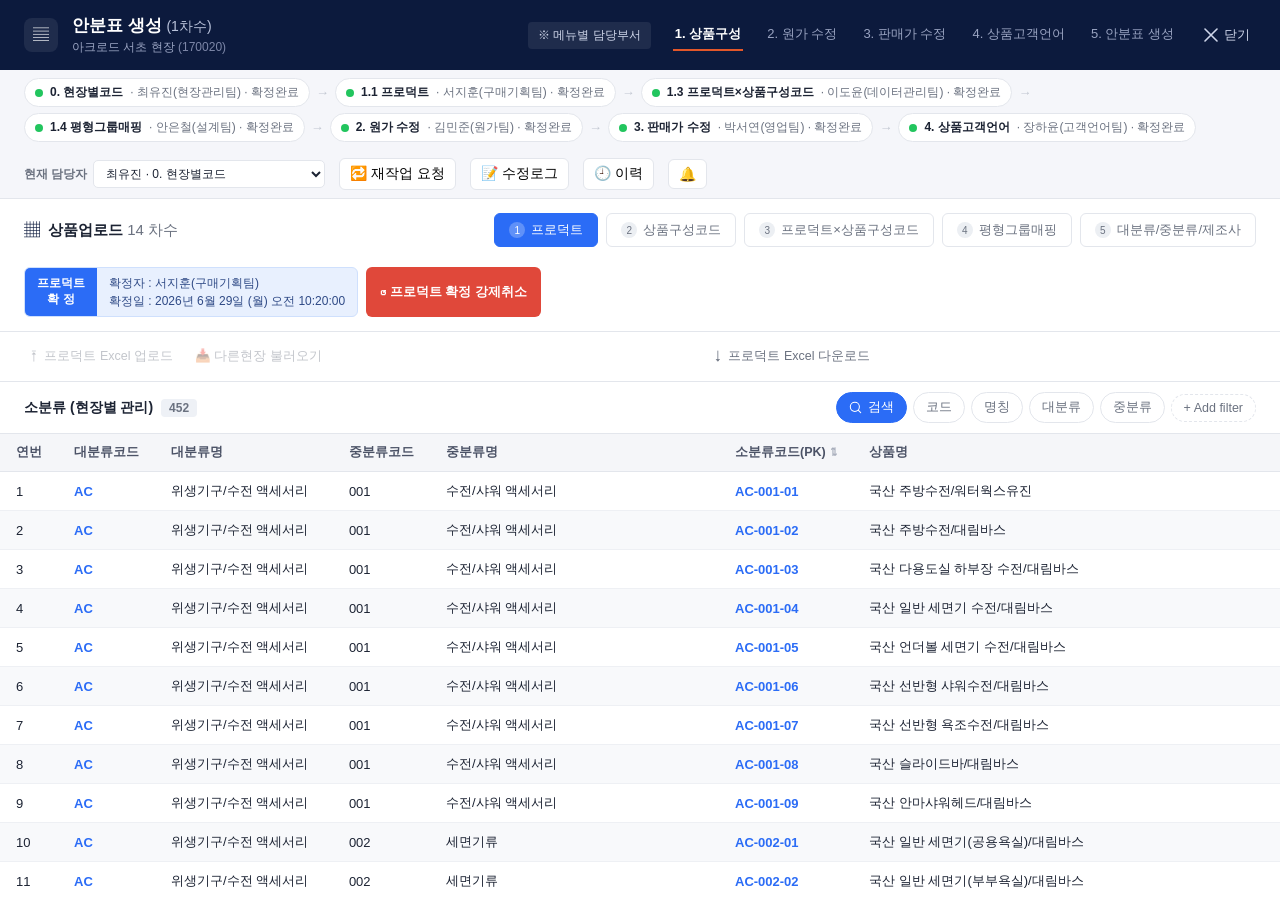
==== index.html @ 3bf99b06 "Allow creating temporary customer styles on the 검수 화면 Adds a "+ 고객스타일 만들기" panel where a reviewer ca" ====
<!doctype html>
<html lang="ko">
<head>
<meta charset="UTF-8" />
<meta name="viewport" content="width=device-width, initial-scale=1.0" />
<title>안분표 생성 | 아크로드 서초 현장</title>
<link rel="stylesheet" href="styles.css" />
</head>
<body>
  <div class="app">
    <!-- Top bar -->
    <header class="topbar">
      <div class="topbar-left">
        <span class="logo">▤</span>
        <div class="topbar-titles">
          <h1 id="pageTitle">안분표 생성 <span class="round">(1차수)</span></h1>
          <p>아크로드 서초 현장 <span class="site-code">(170020)</span></p>
        </div>
      </div>
      <nav class="topbar-nav">
        <span class="dept-tag">※ 메뉴별 담당부서</span>
        <a href="#" class="nav-step active" data-step="1">1. 상품구성</a>
        <a href="#" class="nav-step" data-step="2">2. 원가 수정</a>
        <a href="#" class="nav-step" data-step="3">3. 판매가 수정</a>
        <a href="#" class="nav-step" data-step="4">4. 상품고객언어</a>
        <a href="#" class="nav-step" data-step="5">5. 안분표 생성</a>
        <button class="close-btn" type="button" id="closeBtn">
          <svg width="14" height="14" viewBox="0 0 14 14" fill="none"><path d="M1 1L13 13M13 1L1 13" stroke="currentColor" stroke-width="1.6" stroke-linecap="round"/></svg>
          닫기
        </button>
      </nav>
    </header>

    <!-- 확정 관리 상태바 (모든 화면 공통, 항상 표시. shared-state.js가 채움) -->
    <div class="status-strip" id="dsStatusStrip"></div>

    <!-- ============ STEP 1: 상품구성 ============ -->
    <section class="view active" id="view-1">
      <div class="subbar">
        <div class="subbar-title">
          <span class="grid-icon">▦</span>
          <h2>상품업로드 <span class="round-badge">14 차수</span></h2>
        </div>
        <div class="step-tabs">
          <button class="step-tab active" data-tab="product"><span class="num">1</span>프로덕트</button>
          <button class="step-tab" data-tab="sku"><span class="num">2</span>상품구성코드</button>
          <button class="step-tab" data-tab="mapping"><span class="num">3</span>프로덕트×상품구성코드</button>
          <button class="step-tab" data-tab="area"><span class="num">4</span>평형그룹매핑</button>
          <button class="step-tab" data-tab="category"><span class="num">5</span>대분류/중분류/제조사</button>
        </div>
        <div class="stage-box" id="stage14Box"></div>
      </div>

      <!-- Panel 1: 프로덕트 (대분류/중분류는 전사공통코드, 소분류(PK)는 현장별 관리 항목) -->
      <section class="tab-panel active" id="panel-product">
        <div class="toolbar">
          <div class="toolbar-left" id="stage11ToolbarLeft">
            <button class="toolbar-btn" id="productExcelUploadBtn">⭱ 프로덕트 Excel 업로드</button>
            <button class="toolbar-btn" id="productLoadOtherSiteBtn">📥 다른현장 불러오기</button>
          </div>
          <button class="toolbar-btn" id="productExcelDownloadBtn">⭣ 프로덕트 Excel 다운로드</button>
          <div class="toolbar-right" id="stage11Box"></div>
        </div>
        <div class="lockable" id="stage11Lockable">
          <div class="lock-overlay" id="stage11LockOverlay" hidden>
            <div class="lock-overlay-msg"></div>
          </div>
          <div class="filterbar">
            <div class="filterbar-left">
              <span class="section-label">소분류 (현장별 관리)</span>
              <span class="count-badge" id="rowCount">452</span>
            </div>
            <div class="filterbar-right">
              <button class="filter-chip active" id="searchToggle">
                <svg width="13" height="13" viewBox="0 0 20 20" fill="none"><circle cx="9" cy="9" r="7" stroke="currentColor" stroke-width="1.6"/><path d="M14.5 14.5L18 18" stroke="currentColor" stroke-width="1.6" stroke-linecap="round"/></svg>
                검색
              </button>
              <button class="filter-chip">코드</button>
              <button class="filter-chip">명칭</button>
              <button class="filter-chip">대분류</button>
              <button class="filter-chip">중분류</button>
              <button class="filter-chip add-filter">+ Add filter</button>
            </div>
          </div>
          <div class="search-row" id="searchRow">
            <input type="text" id="searchInput" placeholder="소분류코드(PK), 상품명, 대분류명, 중분류명으로 검색" />
          </div>
          <div class="table-wrap">
            <table id="productTable">
              <thead>
                <tr>
                  <th>연번</th>
                  <th>대분류코드</th>
                  <th>대분류명</th>
                  <th>중분류코드</th>
                  <th>중분류명</th>
                  <th class="sortable">소분류코드(PK) <span class="sort-icon">⇅</span></th>
                  <th>상품명</th>
                </tr>
              </thead>
              <tbody id="tableBody"></tbody>
            </table>
          </div>
        </div>
      </section>

      <!-- Panel 2: 상품구성코드 (상품은 직접 입력하는 텍스트 데이터, 프로덕트는 1.1의 소분류(PK) 마스터
           데이터. 상품 1개에 프로덕트 여러 개를 매핑할 수 있어, 452개 중에서 검색해 고르는
           방식으로 매핑해야 코드를 잘못 입력하는 실수가 없다) -->
      <section class="tab-panel" id="panel-sku">
        <div class="cha-layout">
          <aside class="cha-sidebar" id="chaSidebarSku"></aside>
          <div class="cha-main">
            <div class="toolbar">
              <div class="toolbar-left">
                <button class="toolbar-btn" id="skuAddBtn">+ 상품 추가</button>
              </div>
            </div>
            <div class="filterbar">
              <div class="filterbar-left">
                <span class="section-icon">▤</span>
                <span class="section-label">상품구성코드</span>
              </div>
              <div class="filterbar-right">
                <button class="filter-chip">상품 코드</button>
                <button class="filter-chip">공간명</button>
                <button class="filter-chip">스타일명</button>
                <button class="filter-chip">매핑된 프로덕트</button>
                <button class="filter-chip">항목명</button>
                <button class="filter-chip">항목명(고객용)</button>
                <button class="filter-chip add-filter">+ Add filter</button>
              </div>
            </div>
            <div class="table-wrap">
              <table>
                <thead>
                  <tr>
                    <th class="sortable">상품 코드 <span class="sort-icon">⇅</span></th>
                    <th>공간코드</th>
                    <th>공간명</th>
                    <th>스타일코드</th>
                    <th>스타일명</th>
                    <th>현장본사구분</th>
                    <th>매핑된 프로덕트 (대분류/중분류/제조사는 여기서 자동으로 정해짐)</th>
                    <th>항목명</th>
                    <th>항목명 (고객용)</th>
                  </tr>
                </thead>
                <tbody id="skuTableBody"></tbody>
              </table>
            </div>
          </div>
        </div>
      </section>

      <!-- Panel 3: 프로덕트 × 상품구성코드 -->
      <section class="tab-panel" id="panel-mapping">
        <div class="cha-layout">
          <aside class="cha-sidebar" id="chaSidebarMapping"></aside>
          <div class="cha-main">
            <div class="toolbar">
              <div class="toolbar-left">
                <button class="toolbar-btn primary-toggle active stage13-editable-control">
                  <svg width="13" height="13" viewBox="0 0 20 20" fill="none"><circle cx="10" cy="10" r="7" stroke="currentColor" stroke-width="1.6"/></svg>
                  엑셀 업로드 원본
                </button>
                <button class="toolbar-btn success-toggle stage13-editable-control">
                  <span class="dot dot-sm"></span>
                  업로드 결과 보기
                </button>
                <span class="count-pill">219건</span>
                <span class="stage-lock-tag" id="stage13LockTag" hidden>🔒 확정됨(잠금)</span>
              </div>
              <div class="toolbar-right">
                <button class="toolbar-btn dark">👁 안내문코드</button>
                <button class="toolbar-btn dark">공통코드보기</button>
                <button class="filter-chip">공간명</button>
                <button class="filter-chip">스타일명</button>
                <button class="filter-chip">항목명</button>
                <button class="filter-chip add-filter">+ Add filter</button>
                <button class="toolbar-btn stage13-editable-control">⭣ 양식 다운로드</button>
                <button class="toolbar-btn stage13-editable-control">⭱ Excel 업로드</button>
              </div>
            </div>
            <div class="table-wrap">
              <table>
                <thead>
                  <tr>
                    <th class="sortable">상품코드 <span class="sort-icon">⇅</span></th>
                    <th>공간코드</th>
                    <th>공간명</th>
                    <th>스타일코드</th>
                    <th>스타일명</th>
                    <th>현장본사구분</th>
                    <th>항목명</th>
                  </tr>
                </thead>
                <tbody id="mappingTableBody"></tbody>
              </table>
            </div>
          </div>
        </div>
      </section>

      <!-- Panel 4: 평형그룹매핑 -->
      <section class="tab-panel" id="panel-area">
        <div class="lock-overlay" id="stage14FullLockOverlay" hidden>
          <div class="lock-overlay-msg"></div>
        </div>
        <div class="area-subtabs">
          <button class="area-subtab active" data-view="current">현재 방식</button>
          <button class="area-subtab" data-view="pivot">개선1안 · 상품×평형 매트릭스</button>
          <button class="area-subtab" data-view="template">개선2안 · 템플릿 복제</button>
          <button class="area-subtab" data-view="review">검수 화면</button>
        </div>

        <div class="area-subview active" id="areaSubview-current">
        <div class="area-layout">
          <div class="area-col area-col-narrow">
            <div class="area-col-header">
              <span>평형 그룹 <span class="round-badge">28개</span></span>
              <span class="header-icons">▤ ⤢</span>
            </div>
            <div class="area-search">
              <input type="text" placeholder="검색어를 입력해주세요." />
            </div>
            <div class="area-chip-row">
              <button class="filter-chip small">고객명</button>
              <button class="filter-chip small">평형</button>
              <button class="filter-chip small">평형옵션명</button>
              <button class="filter-chip small">선택형평면명</button>
            </div>
            <div class="area-col-body">
              <table class="mini-table">
                <thead>
                  <tr><th></th><th>고객</th><th>평형</th><th>평형옵션명</th></tr>
                </thead>
                <tbody id="areaGroupBody"></tbody>
              </table>
            </div>
            <div class="area-col-footer">
              <button class="pill-btn green mapping-editable-control">평형추가</button>
              <button class="pill-btn mapping-editable-control">평형삭제</button>
              <button class="pill-btn pink mapping-editable-control">상품삭제</button>
            </div>
          </div>

          <div class="area-col area-col-wide">
            <div class="area-col-header">
              <span>상품 구성 <span class="round-badge" id="areaConfigCount">103개</span> <span class="info-dot">ⓘ</span> <span class="stage-lock-tag" id="stage14LockTag" hidden>🔒 확정됨(잠금)</span></span>
              <span class="header-icons-text">
                <button class="undo-btn" id="undoBtn" disabled title="Ctrl+Z">↩ 뒤로가기</button>
                <button class="undo-btn" id="mappingHistoryBtn" type="button">🕘 매핑 이력</button>
                <button class="toolbar-btn">⭣ Excel 다운로드</button>
                <button class="toolbar-btn icon-only">⟳</button>
                <button class="danger-btn small mapping-editable-control" id="unmapBtn">⊘ 평형그룹 매핑해제</button>
              </span>
            </div>
            <div class="area-col-body area-col-body-relative">
              <table class="mini-table">
                <thead>
                  <tr>
                    <th></th><th>상품<br/>차수</th><th>평형명</th><th>상품코드</th><th>항목명</th><th>비고</th>
                    <th>항목명 (고객용)</th><th>공간명</th><th>현장<br/>본사<br/>구분</th><th>프로<br/>덕트<br/>수</th><th>소분류명</th>
                  </tr>
                </thead>
                <tbody id="areaConfigBody"></tbody>
              </table>
              <div class="mapping-history-panel" id="mappingHistoryPanel" hidden>
                <div class="mapping-history-header">
                  <span>매핑 이력</span>
                  <button class="mapping-history-close" id="mappingHistoryClose" type="button">✕</button>
                </div>
                <div class="mapping-history-list" id="mappingHistoryList"></div>
              </div>
            </div>
            <div class="area-subpanel">
              <div class="area-subpanel-header">프로덕트 코드 <span class="round-badge">1개</span></div>
              <table class="mini-table">
                <thead>
                  <tr><th>프로덕트 컬랩구분</th><th>상품코드</th><th>가감품목</th><th>특이사항</th><th>소분류코드</th><th>소분류명</th><th>제조사</th><th>모델명</th></tr>
                </thead>
                <tbody id="areaProductCodeBody"></tbody>
              </table>
            </div>
          </div>

          <div class="area-col area-col-wide">
            <div class="area-col-header">
              <span>상품코드 <span class="round-badge">업로드14차수(116개)</span></span>
              <span class="header-icons-text">
                <button class="filter-chip small">항목명</button>
                <button class="filter-chip small add-filter">+ Add filter</button>
              </span>
            </div>
            <button class="map-btn mapping-editable-control" id="mapBtn">⇄ 평형그룹과 매핑</button>
            <p class="area-note">선택 0건 &nbsp; <span class="check-ok">✓</span> "상품코드"에는 상품업로드 「마지막 차수」만 표시됩니다.</p>
            <div class="area-col-body">
              <table class="mini-table">
                <thead>
                  <tr><th></th><th>공간코드</th><th>상품코드</th><th>항목명</th><th>항목명 (고객용)</th><th>프로덕트<br/>연결수</th></tr>
                </thead>
                <tbody id="areaRightBody"></tbody>
              </table>
            </div>
          </div>
        </div>
        </div>

        <!-- 개선 1안 : 상품 × 평형 매트릭스 -->
        <div class="area-subview" id="areaSubview-pivot">
          <div class="area-pivot-toolbar">
            <span class="area-pivot-title">상품 × 평형 매트릭스 <span class="round-badge" id="pivotProductCount">0개</span></span>
            <span class="area-pivot-hint">상품별로 어느 평형에 배정되는지 한눈에 확인하고 체크박스로 바로 배정/해제할 수 있습니다.</span>
          </div>
          <div class="area-pivot-scroll">
            <table class="mini-table pivot-table" id="pivotTable">
              <thead><tr id="pivotTableHeadRow"></tr></thead>
              <tbody id="pivotTableBody"></tbody>
            </table>
          </div>
        </div>

        <!-- 개선 2안 : 대표 타입 복제 후 수정 -->
        <div class="area-subview" id="areaSubview-template">
          <div class="area-template-layout">
            <div class="area-template-side">
              <div class="area-col-header"><span>대표 타입 복제</span></div>
              <div class="area-template-form">
                <label class="area-template-label">대표 타입(원본 평형)
                  <select class="mapping-editable-control" id="templateSourceSelect"></select>
                </label>
                <label class="area-template-label">복제 대상 평형 (복수 선택)</label>
                <div class="area-template-targets" id="templateTargetList"></div>
                <button class="ghost-btn blue-fill mapping-editable-control" id="templateCloneBtn">⧉ 선택 평형에 복제하기</button>
                <p class="area-note" id="templateCloneNote">대표 타입의 상품 구성을 선택한 평형에 그대로 복제한 뒤, 오른쪽에서 개별 수정할 수 있습니다.</p>
              </div>
              <div class="area-template-log-title">복제 이력</div>
              <div class="area-template-log" id="templateCloneLog"></div>
            </div>
            <div class="area-template-main">
              <div class="area-col-header">
                <span>복제 결과 편집 <span class="round-badge" id="templateEditCount">0개</span></span>
                <select class="mapping-editable-control" id="templateEditTargetSelect"></select>
              </div>
              <div class="area-col-body">
                <table class="mini-table">
                  <thead><tr><th></th><th>공간</th><th>상품코드</th><th>항목명</th><th>항목명 (고객용)</th></tr></thead>
                  <tbody id="templateEditBody"></tbody>
                </table>
              </div>
            </div>
          </div>
        </div>

        <!-- 검수 화면 : 안내문 초안 뷰어 (평형 > 고객스타일별로 확인. 여기서 상품 스타일을
             고객 스타일로 묶어 보는 것은 이 화면에서만 쓰이는 조회용 필터이며, 실제
             배정 데이터(pivotAssignments)나 후속 화면에는 영향을 주지 않는다) -->
        <div class="area-subview" id="areaSubview-review">
          <div class="area-review-toolbar">
            <span class="area-review-title">검수 화면 (안내문 초안 뷰어)</span>
            <select id="reviewPyeongSelect"></select>
            <select id="reviewCustomerStyleSelect"></select>
            <button type="button" class="toolbar-btn" id="customStyleManageBtn">+ 고객스타일 만들기</button>
            <span class="area-review-hint">판매가 · 패키지 정보 없이, 평형 · 고객스타일별 배정 상품만 고객 안내문과 유사한 형식으로 확인합니다. (고객스타일 변환은 이 화면에서만 적용되는 조회용입니다)</span>
          </div>
          <div class="customer-style-panel" id="customerStylePanel" hidden>
            <div class="customer-style-panel-title">임시 고객스타일 만들기 <span class="customer-style-panel-note">(이 화면에서만 쓰이는 조회용이며, 새로고침하면 초기화됩니다)</span></div>
            <div class="customer-style-existing" id="customerStyleExistingList"></div>
            <div class="customer-style-form">
              <input type="text" id="customerStyleNameInput" class="customer-style-name-input" placeholder="고객스타일 이름 (예: 네츄럴모던)" autocomplete="off" />
              <div class="customer-style-checkboxes" id="customerStyleCheckboxes"></div>
              <button type="button" class="toolbar-btn" id="customerStyleAddBtn">고객스타일 추가</button>
            </div>
          </div>
          <div class="area-review-doc-wrap">
            <div class="area-review-doc" id="reviewDoc"></div>
          </div>
        </div>
      </section>

      <!-- Panel 5: 대분류/중분류/제조사 -->
      <section class="tab-panel" id="panel-category">
        <div class="cat-layout">
          <aside class="cat-sidebar">
            <div class="cat-sidebar-title">분양수금 공통 코드 동기화<br/><span>최신</span></div>
            <div class="cat-source-card">
              <div class="cat-source-name">📄 [PRD D-Sel] 별매... <span class="muted">5 hours ago</span> ⋯</div>
              <table class="mini-table">
                <thead><tr><th>SOURCE NAME</th><th>LAST UPDATED</th></tr></thead>
                <tbody><tr><td>🗂 분양수금 공통코드</td><td>5 hours ago</td></tr></tbody>
              </table>
            </div>
          </aside>
          <div class="cat-col">
            <h3>대분류</h3>
            <table class="mini-table">
              <thead><tr><th>이름</th><th>코드 <span class="sort-icon">⇅</span></th></tr></thead>
              <tbody id="majorCatBody"></tbody>
            </table>
          </div>
          <div class="cat-col">
            <h3>중분류</h3>
            <table class="mini-table">
              <thead><tr><th>대분류</th><th>이름</th><th>코드 <span class="sort-icon">⇅</span></th></tr></thead>
              <tbody id="midCatBody"></tbody>
            </table>
          </div>
          <div class="cat-col">
            <h3>제조사</h3>
            <table class="mini-table">
              <thead><tr><th>이름</th><th>코드 <span class="sort-icon">⇅</span></th></tr></thead>
              <tbody id="makerBody"></tbody>
            </table>
          </div>
        </div>
      </section>
    </section>

    <!-- ============ STEP 2: 원가 수정 ============ -->
    <section class="view" id="view-2">
      <div class="toolbar">
        <div class="toolbar-left" id="stage2ToolbarLeft">
          <button class="toolbar-btn">⭣ 원가 Excel 양식 다운로드</button>
          <button class="toolbar-btn">⭱ 원가 Excel 업로드</button>
          <button class="toolbar-btn">↕1 순번정렬</button>
        </div>
        <div class="toolbar-right">
          <button class="ghost-btn">👁 원가 합산결과</button>
          <div id="stage2Box" class="stage-box-inline"></div>
        </div>
      </div>
      <div class="lockable" id="stage2Lockable">
        <div class="lock-overlay" id="stage2LockOverlay" hidden>
          <div class="lock-overlay-msg"></div>
        </div>
        <div class="section-title-bar">
          <div class="section-title-left">
            <h2>2. 원가 수정 <span class="count-pill">5398개</span></h2>
          </div>
          <div class="filterbar-right">
            <button class="filter-chip">평형그룹명</button>
            <button class="filter-chip">항목명</button>
            <button class="filter-chip add-filter">+ Add filter</button>
          </div>
        </div>
        <div class="table-wrap">
          <table>
            <thead>
              <tr>
                <th class="sortable">순번 <span class="sort-icon">⇅</span></th>
                <th>평형그룹</th>
                <th>비고</th>
                <th>상품코드</th>
                <th class="sortable">프로덕트코드 <span class="sort-icon">⇅</span></th>
                <th>항목명</th>
                <th>항목명 (고객용)</th>
                <th>세부사항</th>
                <th>세부사항 (고객용)</th>
              </tr>
            </thead>
            <tbody id="costTableBody"></tbody>
          </table>
        </div>
      </div>
    </section>

    <!-- ============ STEP 3: 판매가 수정 ============ -->
    <section class="view" id="view-3">
      <div class="toolbar">
        <div class="toolbar-left" id="stage4ToolbarLeft">
          <button class="toolbar-btn">⭣ 판매가 Excel 양식 다운로드</button>
          <button class="toolbar-btn">⭱ 판매가 Excel 업로드</button>
          <button class="toolbar-btn">▦ 프로덕트 원가합산표</button>
          <button class="toolbar-btn">↕1 순번정렬</button>
        </div>
        <div class="toolbar-right" id="stage4Box"></div>
      </div>
      <div class="lockable" id="stage4Lockable">
        <div class="lock-overlay" id="stage4LockOverlay" hidden>
          <div class="lock-overlay-msg"></div>
        </div>
        <div class="section-title-bar">
          <div class="section-title-left">
            <h2>3. 「상품별」 판매가 수정 <span class="count-pill">2036개</span></h2>
          </div>
          <div class="filterbar-right">
            <button class="filter-chip">평형명</button>
            <button class="filter-chip">상품코드</button>
            <button class="filter-chip">항목명</button>
            <button class="filter-chip">항목명 (고객용)</button>
            <button class="filter-chip add-filter">+ Add filter</button>
          </div>
        </div>
        <div class="table-wrap">
          <table>
            <thead>
              <tr>
                <th class="sortable">순번 <span class="sort-icon">⇅</span></th>
                <th>고객명</th>
                <th>평형명</th>
                <th>현장본사구분</th>
                <th>스타일명</th>
                <th>평형옵션명</th>
                <th>선택형평면명</th>
                <th>공간명</th>
                <th class="sortable">공간코드 <span class="sort-icon">⇅</span></th>
                <th>세부사항 구성코드</th>
                <th>항목명</th>
                <th>항목명 (고객용)</th>
                <th>상품 대분류명</th>
                <th>상품 중분류명</th>
                <th>상품 제조사명</th>
                <th>해당품목원가</th>
              </tr>
            </thead>
            <tbody id="priceTableBody"></tbody>
          </table>
        </div>
        <div class="floating-action">
          <button class="primary-btn">✎ 수정하기</button>
        </div>
      </div>
    </section>

    <!-- ============ STEP 4: 상품고객언어 ============ -->
    <section class="view" id="view-4">
      <div class="toolbar">
        <div class="toolbar-left" id="stage3ToolbarLeft">
          <button class="toolbar-btn">⭣ 고객언어 Excel 양식 다운로드</button>
          <button class="toolbar-btn">⭱ 고객언어 Excel 업로드</button>
          <button class="toolbar-btn">↕1 순번정렬</button>
        </div>
        <button class="toolbar-btn" id="sortOrderBtn">🗂 대분류 · 중분류 · 제조사 조회/편집</button>
        <div class="toolbar-right" id="stage3Box"></div>
      </div>
      <div class="info-box">
        1.「순번」,「항목명(고객용)」,「세부사항(고객용)」,「비고」를 수정할 수 있어요.<br/>
        2. 상품 대분류명 · 상품 중분류명 · 상품 제조사명은 분양수금 시스템에 이미 등록된 코드/명칭과 일치해야 하며, 일치하지 않는 값을 입력하면 업로드 시 오류가 발생합니다.<br/>
        3. 항목명(고객용) · 세부사항(고객용)은 분양수금 시스템에 데이터가 없는 항목으로, 입력한 값 그대로 저장됩니다.<br/>
        4. 별매품 단계(1/2/3)는 엑셀 업로드 또는 아래 「선택 항목 수정」으로 설정하며, 5.안분표 생성의 같은 상품코드 행에도 그대로 반영됩니다.<br/>
        5. 이곳에서 설정한 "고객용" 데이터는 안분표를 생성/재생성 하여야 안분표에 반영됩니다.
      </div>
      <div class="lockable" id="stage3Lockable">
        <div class="lock-overlay" id="stage3LockOverlay" hidden>
          <div class="lock-overlay-msg"></div>
        </div>
        <div class="section-title-bar">
          <div class="section-title-left">
            <h2>4. 「상품별」 고객언어 수정 <span class="count-pill">2036개</span></h2>
          </div>
          <div class="filterbar-right">
            <button class="filter-chip">평형명</button>
            <button class="filter-chip">상품코드</button>
            <button class="filter-chip">항목명</button>
            <button class="filter-chip">항목명 (고객용)</button>
            <button class="filter-chip add-filter">+ Add filter</button>
          </div>
        </div>
        <div class="table-wrap">
          <table>
            <thead>
              <tr>
                <th></th>
                <th class="sortable">순번 <span class="sort-icon">⇅</span></th>
                <th>고객명</th>
                <th>평형명</th>
                <th>현장본사구분</th>
                <th>스타일명</th>
                <th>평형옵션명</th>
                <th>선택형평면명</th>
                <th>공간명</th>
                <th>상품 대분류명</th>
                <th>상품 중분류명</th>
                <th>상품 제조사명</th>
                <th>별매품 단계</th>
                <th class="sortable">공간코드 <span class="sort-icon">⇅</span></th>
                <th>항목명</th>
                <th>항목명 (고객용)</th>
                <th>세부사항 구성코드</th>
                <th>세부사항</th>
                <th>세부사항 (고객용)</th>
              </tr>
            </thead>
            <tbody id="langTableBody"></tbody>
          </table>
        </div>
        <div class="floating-action">
          <button class="primary-btn stage3-editable-control" id="langEditBtn">✎ 선택 항목 수정 (대분류/중분류/제조사명 · 별매품 단계 · 항목명(고객용) · 세부사항(고객용))</button>
        </div>
      </div>
    </section>

    <!-- ============ STEP 5: 안분표 생성 ============ -->
    <section class="view" id="view-5">
      <div class="section-title-bar">
        <div class="section-title-left">
          <h2>5. 안분표 <span class="count-pill">5771건</span></h2>
          <button class="toolbar-btn icon-only">⟳</button>
          <button class="pill-btn selected">전체컬럼</button>
          <button class="pill-btn yellow">필수컬럼</button>
        </div>
        <div class="filterbar-right">
          <span class="filter-icon">▽ 0</span>
          <button class="filter-chip">고객</button>
          <button class="filter-chip">평형</button>
          <button class="filter-chip">고객타입명</button>
          <button class="filter-chip">공간</button>
          <button class="filter-chip">패키지구분</button>
          <button class="filter-chip">상품코드</button>
          <button class="filter-chip add-filter">+ Add filter</button>
        </div>
      </div>
      <div class="toolbar toolbar-slim">
        <div></div>
        <div class="toolbar-right">
          <button class="ghost-btn green">◉ 1. 안분표 가생성</button>
          <div class="dropdown-wrap">
            <button class="ghost-btn blue-fill" id="allocationSettingsBtn">☰ 2. 안분표 설정 ⌄</button>
            <div class="dropdown-menu" id="allocationSettingsMenu" hidden>
              <button class="dropdown-item" id="packageMenuItem">📦 패키지 만들기</button>
              <button class="dropdown-item" id="packageMapMenuItem">📦 공통 패키지 만들기 (평형 일괄 매핑) 🆕</button>
              <button class="dropdown-item" data-action="step">🔢 스텝설정</button>
              <button class="dropdown-item" data-action="reorder">⇄ 품목/항목 열변경</button>
              <button class="dropdown-item" data-action="select-package">👁 선택 패키지 구성품</button>
              <button class="dropdown-item" data-action="delete">🗑 패키지/상품 삭제</button>
              <button class="dropdown-item accent" id="allocationSendMenuItem">➤ 안분표발송</button>
            </div>
          </div>
          <div class="notif-wrap">
            <button class="notif-bell" id="packageHistoryBtn" type="button" title="패키지 생성 이력">📦 패키지 이력</button>
            <div class="notif-panel history-panel" id="packageHistoryPanel" hidden></div>
          </div>
          <div class="notif-wrap">
            <button class="notif-bell" id="sendHistoryBtn" type="button" title="안분표 발송 이력">📮 발송 이력</button>
            <div class="notif-panel history-panel" id="sendHistoryPanel" hidden></div>
          </div>
        </div>
      </div>
      <div class="table-wrap">
        <table>
          <thead>
            <tr>
              <th class="checkbox-col"><input type="checkbox" id="allocationSelectAll" /></th>
              <th class="sortable">순번 <span class="sort-icon">⇅</span></th>
              <th>영업별매물코드(세일즈코드)</th>
              <th class="sortable">고객 타입명 <span class="sort-icon">⇅</span></th>
              <th>평형</th>
              <th>현장본<br/>사구분</th>
              <th class="sortable">고객스타일명 <span class="sort-icon">⇅</span></th>
              <th>스타일</th>
              <th>평형옵션명</th>
              <th>선택형면명</th>
              <th>공간명</th>
              <th>승탁일패키지선물여부</th>
              <th>품목/항목<br/>열번호</th>
              <th class="sortable">상품코드 <span class="sort-icon">⇅</span></th>
              <th>품목명</th>
              <th>항목명</th>
              <th>별매품 단계</th>
              <th>발송상태</th>
            </tr>
          </thead>
          <tbody id="allocationTableBody"></tbody>
        </table>
      </div>
    </section>

    <!-- 안분표 발송(상품별 차수 분할 발송) 모달 -->
    <div class="cmodal-backdrop" id="sendModal" hidden>
      <div class="send-modal">
        <div class="cmodal-header">➤ 안분표 발송 — 상품별 차수 분할 발송</div>
        <div class="cmodal-body" id="sendModalBody"></div>
      </div>
    </div>
    <div class="toast" id="sendToast" hidden></div>

    <!-- 1.1 프로덕트 : 다른현장 소분류 목록 불러오기 모달 -->
    <div class="cmodal-backdrop" id="productLoadSiteModal" hidden>
      <div class="send-modal">
        <div class="cmodal-header">📥 다른현장 소분류 불러오기 <button class="cmodal-close" id="productLoadSiteModalClose" type="button">✕</button></div>
        <div class="cmodal-body" id="productLoadSiteModalBody"></div>
      </div>
    </div>

    <!-- 1.2 상품구성코드 : 상품 추가 모달 -->
    <div class="cmodal-backdrop" id="skuAddModal" hidden>
      <div class="send-modal">
        <div class="cmodal-header">+ 상품 추가 <button class="cmodal-close" id="skuAddModalClose" type="button">✕</button></div>
        <div class="cmodal-body" id="skuAddModalBody"></div>
      </div>
    </div>

    <!-- 1.2 상품구성코드 : 프로덕트 매핑 모달(452개 소분류 마스터에서 검색해서 선택) -->
    <div class="cmodal-backdrop" id="skuProductModal" hidden>
      <div class="send-modal">
        <div class="cmodal-header">🔗 프로덕트 매핑 <span id="skuProductModalSkuLabel"></span> <button class="cmodal-close" id="skuProductModalClose" type="button">✕</button></div>
        <div class="sku-modal-nav" id="skuProductModalNav"></div>
        <div class="cmodal-body" id="skuProductModalBody"></div>
      </div>
    </div>

    <!-- 4. 상품고객언어 : 선택 항목 일괄 수정 모달 -->
    <div class="cmodal-backdrop" id="langEditModal" hidden>
      <div class="send-modal">
        <div class="cmodal-header">✎ 선택 항목 수정 <button class="cmodal-close" id="langEditModalClose" type="button">✕</button></div>
        <div class="cmodal-body" id="langEditModalBody"></div>
      </div>
    </div>

    <!-- 4. 상품고객언어 : 대분류/중분류/제조사 정렬순서 설정 모달 -->
    <div class="cmodal-backdrop" id="sortOrderModal" hidden>
      <div class="send-modal">
        <div class="cmodal-header">🗂 대분류 · 중분류 · 제조사 조회/편집 (1.5 대분류/중분류/제조사와 동일한 데이터) <button class="cmodal-close" id="sortOrderModalClose" type="button">✕</button></div>
        <div class="cmodal-body" id="sortOrderModalBody"></div>
      </div>
    </div>

    <!-- 5. 안분표 생성 : 패키지 만들기 (현재안 - 평형 1개씩) -->
    <div class="cmodal-backdrop" id="packageModal" hidden>
      <div class="send-modal pkg-modal">
        <div class="cmodal-header">📦 안분표 패키지 생성 <button class="cmodal-close" id="packageModalClose" type="button">✕</button></div>
        <div class="cmodal-body" id="packageModalBody"></div>
      </div>
    </div>

    <!-- 5. 안분표 생성 : 공통 패키지 만들기 (개선안 - 상품 선택 후 평형 일괄 매핑) -->
    <div class="cmodal-backdrop" id="packageMapModal" hidden>
      <div class="send-modal pkg-modal">
        <div class="cmodal-header">📦 공통 패키지 생성 — 평형 일괄 매핑 <button class="cmodal-close" id="packageMapModalClose" type="button">✕</button></div>
        <div class="cmodal-body" id="packageMapModalBody"></div>
      </div>
    </div>
  </div>

<script src="shared-state.js"></script>
<script src="script.js"></script>
</body>
</html>
---- styles.css ----
:root {
  --navy: #0c1a3d;
  --navy-dark: #081227;
  --blue: #2b6cf6;
  --blue-light: #e8f0fe;
  --accent-orange: #e2572a;
  --border: #e3e6ec;
  --text-main: #1c2333;
  --text-sub: #6b7280;
  --green: #22c55e;
  --row-alt: #f8f9fb;
}

* { box-sizing: border-box; }

[hidden] { display: none !important; }

body {
  margin: 0;
  font-family: "Pretendard", "Apple SD Gothic Neo", "Malgun Gothic", "Noto Sans KR", sans-serif;
  background: #eef0f4;
  color: var(--text-main);
  font-size: 14px;
}

.app {
  max-width: 1720px;
  margin: 0 auto;
  background: #fff;
  height: 100vh;
  display: flex;
  flex-direction: column;
  box-shadow: 0 0 24px rgba(0,0,0,0.08);
  overflow: hidden;
}

/* Views (top-level steps) */
.view {
  display: none;
  flex-direction: column;
  flex: 1;
  min-height: 0;
}
.view.active { display: flex; }

/* Sub-tab panels within step 1 */
.tab-panel {
  display: none;
  flex-direction: column;
  flex: 1;
  min-height: 0;
  position: relative;
}
.tab-panel.active { display: flex; }

/* Top bar */
.topbar {
  background: var(--navy);
  color: #fff;
  display: flex;
  align-items: center;
  justify-content: space-between;
  padding: 14px 24px;
}

.topbar-left {
  display: flex;
  align-items: center;
  gap: 14px;
}

.logo {
  width: 34px;
  height: 34px;
  display: flex;
  align-items: center;
  justify-content: center;
  background: rgba(255,255,255,0.08);
  border-radius: 8px;
  font-size: 16px;
}

.topbar-titles h1 {
  font-size: 17px;
  font-weight: 700;
  margin: 0;
}
.topbar-titles h1 .round {
  font-weight: 500;
  color: #b9c2da;
  font-size: 14px;
}
.topbar-titles p {
  margin: 2px 0 0;
  font-size: 12px;
  color: #9aa4c2;
}
.site-code { color: #7d87a8; }

.topbar-nav {
  display: flex;
  align-items: center;
  gap: 22px;
}

.dept-tag {
  background: rgba(255,255,255,0.08);
  color: #cfd6ea;
  font-size: 12px;
  padding: 5px 10px;
  border-radius: 4px;
}

.nav-step {
  color: #9aa4c2;
  text-decoration: none;
  font-size: 13px;
  padding: 6px 2px;
  border-bottom: 2px solid transparent;
  transition: color .15s;
}
.nav-step:hover { color: #fff; }
.nav-step.active {
  color: #fff;
  font-weight: 600;
  border-bottom-color: var(--accent-orange);
}

.close-btn {
  display: flex;
  align-items: center;
  gap: 6px;
  background: none;
  border: none;
  color: #cfd6ea;
  font-size: 13px;
  cursor: pointer;
  padding: 4px 6px;
}
.close-btn:hover { color: #fff; }

/* Sub bar */
.subbar {
  display: flex;
  align-items: center;
  justify-content: space-between;
  padding: 14px 24px;
  border-bottom: 1px solid var(--border);
  gap: 20px;
  flex-wrap: wrap;
}

.subbar-title {
  display: flex;
  align-items: center;
  gap: 8px;
}
.grid-icon { color: var(--navy); font-size: 16px; }
.subbar-title h2 {
  font-size: 15px;
  font-weight: 700;
  margin: 0;
}
.round-badge {
  font-weight: 500;
  color: var(--text-sub);
}

.step-tabs {
  display: flex;
  gap: 8px;
  flex-wrap: wrap;
}

.step-tab {
  display: flex;
  align-items: center;
  gap: 6px;
  border: 1px solid var(--border);
  background: #fff;
  padding: 7px 14px;
  border-radius: 6px;
  font-size: 13px;
  color: var(--text-sub);
  cursor: pointer;
  white-space: nowrap;
}
.step-tab .num {
  display: inline-flex;
  align-items: center;
  justify-content: center;
  width: 16px;
  height: 16px;
  border-radius: 50%;
  background: #eceff3;
  color: var(--text-sub);
  font-size: 10px;
}
.step-tab.active {
  background: var(--blue);
  border-color: var(--blue);
  color: #fff;
}
.step-tab.active .num {
  background: rgba(255,255,255,0.25);
  color: #fff;
}
.step-tab:not(.active):hover { border-color: var(--blue); color: var(--blue); }

.confirm-box {
  display: flex;
  align-items: stretch;
  border: 1px solid #cfe0fd;
  background: var(--blue-light);
  border-radius: 6px;
  overflow: hidden;
  font-size: 12px;
}
.confirm-badge {
  background: var(--blue);
  color: #fff;
  display: flex;
  align-items: center;
  justify-content: center;
  text-align: center;
  padding: 6px 12px;
  font-weight: 600;
  line-height: 1.3;
}
.confirm-info {
  padding: 6px 12px;
  color: #2f4a86;
}
.confirm-info p { margin: 0; line-height: 1.5; }

/* Filter bar */
.filterbar {
  display: flex;
  align-items: center;
  justify-content: space-between;
  padding: 10px 24px;
  flex-wrap: wrap;
  gap: 12px;
}

.filterbar-left {
  display: flex;
  align-items: center;
  gap: 8px;
}
.section-label { font-weight: 700; font-size: 14px; }
.count-badge {
  background: #eef1f6;
  color: var(--text-sub);
  border-radius: 4px;
  padding: 2px 8px;
  font-size: 12px;
  font-weight: 600;
}

.filterbar-right {
  display: flex;
  align-items: center;
  gap: 6px;
  flex-wrap: wrap;
}

.filter-chip {
  display: flex;
  align-items: center;
  gap: 6px;
  border: 1px solid var(--border);
  background: #fff;
  color: var(--text-sub);
  font-size: 12.5px;
  padding: 6px 12px;
  border-radius: 16px;
  cursor: pointer;
}
.filter-chip:hover { border-color: var(--blue); color: var(--blue); }
.filter-chip.active {
  background: var(--blue);
  border-color: var(--blue);
  color: #fff;
}
.filter-chip.add-filter {
  border-style: dashed;
  color: var(--text-sub);
}

.search-row {
  padding: 0 24px 10px;
  display: none;
}
.search-row.open { display: block; }
#searchInput {
  width: 100%;
  max-width: 420px;
  padding: 8px 12px;
  border: 1px solid var(--border);
  border-radius: 6px;
  font-size: 13px;
  outline: none;
}
#searchInput:focus { border-color: var(--blue); }

/* Table */
.table-wrap {
  flex: 1;
  overflow: auto;
  border-top: 1px solid var(--border);
}

table {
  border-collapse: collapse;
  width: 100%;
  min-width: 1200px;
}

thead th {
  position: sticky;
  top: 0;
  background: #f5f6f9;
  text-align: left;
  font-size: 12.5px;
  color: #4b5266;
  font-weight: 700;
  padding: 10px 16px;
  border-bottom: 1px solid var(--border);
  white-space: nowrap;
  z-index: 1;
}
.sort-icon { color: #a7adbb; font-size: 11px; margin-left: 2px; }

tbody td {
  padding: 10px 16px;
  border-bottom: 1px solid #eef0f4;
  font-size: 13px;
  white-space: nowrap;
}

tbody tr:nth-child(even) { background: var(--row-alt); }
tbody tr:hover { background: #eef4ff; }

.code-cell { color: var(--blue); font-weight: 600; cursor: pointer; }
.code-cell:hover { text-decoration: underline; }

.dot {
  width: 9px;
  height: 9px;
  border-radius: 50%;
  background: var(--green);
  display: inline-block;
}

.muted { color: #a7adbb; }

/* Toolbar (steps 2/3/4) */
.toolbar {
  display: flex;
  align-items: center;
  justify-content: space-between;
  padding: 10px 24px;
  border-bottom: 1px solid var(--border);
  gap: 16px;
  flex-wrap: wrap;
}
.toolbar-slim { padding: 8px 24px; border-bottom: none; }
.toolbar-left, .toolbar-right {
  display: flex;
  align-items: center;
  gap: 14px;
  flex-wrap: wrap;
}

.toolbar-btn {
  display: flex;
  align-items: center;
  gap: 6px;
  background: none;
  border: none;
  color: var(--text-sub);
  font-size: 12.5px;
  cursor: pointer;
  padding: 6px 4px;
  white-space: nowrap;
}
.toolbar-btn:hover { color: var(--blue); }
.toolbar-btn.dark {
  background: var(--navy);
  color: #fff;
  border-radius: 5px;
  padding: 6px 12px;
}
.toolbar-btn.icon-only { padding: 4px 6px; font-size: 14px; }
.toolbar-btn.primary-toggle,
.toolbar-btn.success-toggle {
  border: 1px solid var(--border);
  border-radius: 5px;
  padding: 6px 12px;
}
.toolbar-btn.primary-toggle.active { background: var(--blue); border-color: var(--blue); color: #fff; }
.toolbar-btn.success-toggle { color: var(--green); border-color: #bdf0cf; }
.dot-sm { width: 7px; height: 7px; }

.danger-btn {
  display: flex;
  align-items: center;
  gap: 6px;
  background: #e0483a;
  color: #fff;
  border: none;
  border-radius: 6px;
  padding: 8px 14px;
  font-size: 12.5px;
  font-weight: 600;
  cursor: pointer;
  white-space: nowrap;
}
.danger-btn:hover { background: #c93c30; }
.danger-btn.small { padding: 5px 10px; font-size: 11.5px; }

.ghost-btn {
  display: flex;
  align-items: center;
  gap: 6px;
  background: #fff;
  color: var(--blue);
  border: 1px solid #cfe0fd;
  border-radius: 6px;
  padding: 8px 14px;
  font-size: 12.5px;
  font-weight: 600;
  cursor: pointer;
  white-space: nowrap;
}
.ghost-btn.green { color: #1a9a52; border-color: #bdf0cf; background: #eafcf1; }
.ghost-btn.blue-fill { background: var(--blue); color: #fff; border-color: var(--blue); }

.info-box {
  background: #fff5e8;
  border: 1px solid #ffdca8;
  color: #9a5b13;
  font-size: 11.5px;
  padding: 8px 14px;
  border-radius: 6px;
  line-height: 1.6;
  max-width: 620px;
}

.count-pill {
  background: #fef0e6;
  color: #d4590f;
  border-radius: 4px;
  padding: 2px 8px;
  font-size: 12px;
  font-weight: 700;
}

.section-title-bar {
  display: flex;
  align-items: center;
  justify-content: space-between;
  padding: 10px 24px;
  flex-wrap: wrap;
  gap: 12px;
}
.section-title-left { display: flex; align-items: center; gap: 10px; }
.section-title-left h2 { font-size: 14.5px; margin: 0; display: flex; align-items: center; gap: 8px; }

.filter-icon { font-size: 12.5px; color: var(--text-sub); margin-right: 4px; }

.pill-btn {
  border: 1px solid var(--border);
  background: #fff;
  color: var(--text-sub);
  font-size: 12px;
  font-weight: 600;
  padding: 5px 12px;
  border-radius: 5px;
  cursor: pointer;
}
.pill-btn.green { background: #e9f9ee; color: #1a9a52; border-color: #bdf0cf; }
.pill-btn.yellow { background: #fff6d8; color: #9a7b0a; border-color: #f5e5a0; }
.pill-btn.pink { background: #fdeef0; color: #c23a56; border-color: #f7c9d2; }
.pill-btn.selected { background: var(--navy); color: #fff; border-color: var(--navy); }

.floating-action {
  display: flex;
  justify-content: flex-end;
  padding: 10px 24px;
  border-top: 1px solid var(--border);
}
.primary-btn {
  display: flex;
  align-items: center;
  gap: 6px;
  background: var(--blue);
  color: #fff;
  border: none;
  border-radius: 6px;
  padding: 9px 16px;
  font-size: 13px;
  font-weight: 600;
  cursor: pointer;
}
.primary-btn:hover { background: #1c56d6; }

.checkbox-col { width: 34px; }

/* ==== Step1 sub-tab: 상품구성코드 / 프로덕트x상품구성코드 (사이드바 레이아웃) ==== */
.cha-layout { display: flex; flex: 1; min-height: 0; }
.cha-sidebar {
  width: 190px;
  flex-shrink: 0;
  border-right: 1px solid var(--border);
  padding: 12px;
  overflow-y: auto;
  background: #fafbfc;
}
.cha-main { flex: 1; min-width: 0; display: flex; flex-direction: column; }
.section-icon { color: var(--navy); }

.cha-delete-banner {
  display: flex;
  align-items: center;
  gap: 6px;
  background: #fdeceb;
  color: #d64545;
  font-size: 11.5px;
  padding: 8px 10px;
  border-radius: 6px;
  margin-bottom: 10px;
  cursor: pointer;
}
.cha-meta { font-size: 11.5px; color: var(--text-sub); margin: 2px 0; }
.cha-file-link {
  font-size: 11.5px;
  color: var(--blue);
  text-decoration: none;
  display: block;
  margin: 6px 0 14px;
  word-break: break-all;
}
.cha-btn {
  display: block;
  width: 100%;
  background: var(--blue-light);
  color: var(--blue);
  border: none;
  border-radius: 6px;
  padding: 10px 6px;
  margin-bottom: 8px;
  font-size: 12.5px;
  font-weight: 600;
  text-align: center;
  cursor: pointer;
}
.cha-btn.active { background: var(--blue); color: #fff; }
.cha-btn.selected-label { background: var(--navy); color: #fff; }

/* ==== Step1 sub-tab: 평형그룹매핑 (3-panel) ==== */
.area-layout { display: flex; flex: 1; min-height: 0; }
.area-col {
  display: flex;
  flex-direction: column;
  min-height: 0;
  border-right: 1px solid var(--border);
}
.area-col:last-child { border-right: none; }
.area-col-narrow { width: 300px; flex-shrink: 0; }
.area-col-wide { flex: 1; min-width: 0; }

.area-col-header {
  display: flex;
  align-items: center;
  justify-content: space-between;
  padding: 10px 14px;
  border-bottom: 1px solid var(--border);
  font-weight: 700;
  font-size: 13px;
  gap: 8px;
  flex-wrap: wrap;
}
.header-icons { color: var(--text-sub); font-size: 12px; }
.header-icons-text { display: flex; align-items: center; gap: 8px; }
.info-dot { color: var(--text-sub); font-weight: 400; }

.area-search { padding: 8px 12px; }
.area-search input {
  width: 100%;
  padding: 7px 10px;
  border: 1px solid var(--border);
  border-radius: 6px;
  font-size: 12.5px;
  outline: none;
}
.area-chip-row {
  display: flex;
  gap: 6px;
  flex-wrap: wrap;
  padding: 0 12px 8px;
}
.filter-chip.small { padding: 4px 9px; font-size: 11.5px; }

.area-col-body { flex: 1; overflow: auto; min-height: 0; }
.area-col-footer {
  display: flex;
  gap: 8px;
  padding: 10px 12px;
  border-top: 1px solid var(--border);
}
.area-subpanel {
  border-top: 1px solid var(--border);
  max-height: 180px;
  display: flex;
  flex-direction: column;
}
.area-subpanel-header {
  padding: 8px 14px;
  font-weight: 700;
  font-size: 12.5px;
  background: var(--navy);
  color: #fff;
}
.area-subpanel .mini-table { display: block; overflow: auto; }

/* ===== 1.4 평형그룹매핑 개선 뷰 : 서브탭 ===== */
.area-subtabs {
  display: flex;
  gap: 6px;
  padding: 8px 14px;
  border-bottom: 1px solid var(--border);
  background: #f7f8fb;
  flex-shrink: 0;
}
.area-subtab {
  border: 1px solid var(--border);
  background: #fff;
  color: var(--text-sub);
  padding: 6px 12px;
  border-radius: 999px;
  font-size: 12px;
  font-weight: 600;
  cursor: pointer;
}
.area-subtab:hover { border-color: var(--blue); color: var(--blue); }
.area-subtab.active { background: var(--navy); border-color: var(--navy); color: #fff; }

.area-subview { display: none; flex: 1; min-height: 0; flex-direction: column; overflow: auto; }
.area-subview.active { display: flex; }

/* ---- 개선 1안 : 상품×평형 매트릭스 ---- */
.area-pivot-toolbar {
  display: flex;
  align-items: center;
  gap: 10px;
  padding: 10px 14px;
  border-bottom: 1px solid var(--border);
  flex-wrap: wrap;
  flex-shrink: 0;
}
.area-pivot-title { font-weight: 700; font-size: 13px; }
.area-pivot-hint { color: var(--text-sub); font-size: 11.5px; }
.area-pivot-scroll { flex: 1; overflow: auto; min-height: 0; }
.pivot-table { font-size: 11.5px; }
.pivot-table th, .pivot-table td { text-align: center; white-space: nowrap; }
table.pivot-table thead th {
  position: sticky;
  top: 0;
  background: var(--navy);
  color: #fff;
  z-index: 2;
}
.pivot-product-col {
  text-align: left !important;
  white-space: normal !important;
  min-width: 220px;
  position: sticky;
  left: 0;
  background: #fff;
  z-index: 1;
  border-right: 1px solid var(--border);
}
table.pivot-table thead th.pivot-product-col { background: var(--navy); z-index: 3; }
.pivot-space-tag { color: var(--text-sub); font-size: 10.5px; margin-top: 2px; }
.pivot-cell { padding: 6px 10px; }
.pivot-check { width: 15px; height: 15px; cursor: pointer; }
.pivot-check:disabled { cursor: not-allowed; opacity: .5; }

/* ---- 개선 2안 : 대표 타입 복제 ---- */
.area-template-layout { display: flex; flex: 1; min-height: 0; }
.area-template-side {
  width: 300px;
  flex-shrink: 0;
  display: flex;
  flex-direction: column;
  border-right: 1px solid var(--border);
  overflow: auto;
}
.area-template-main { flex: 1; min-width: 0; display: flex; flex-direction: column; }
.area-template-form { padding: 12px 14px; display: flex; flex-direction: column; gap: 8px; }
.area-template-label { font-size: 12px; font-weight: 600; color: var(--text-main); display: flex; flex-direction: column; gap: 4px; }
.area-template-label select {
  border: 1px solid var(--border);
  border-radius: 6px;
  padding: 6px 8px;
  font-size: 12.5px;
  font-weight: 400;
}
.area-template-targets {
  display: flex;
  flex-direction: column;
  gap: 4px;
  max-height: 160px;
  overflow: auto;
  border: 1px solid var(--border);
  border-radius: 6px;
  padding: 6px 8px;
}
.area-template-target-item { display: flex; align-items: center; gap: 6px; font-size: 12px; }
.area-template-log-title {
  padding: 8px 14px;
  font-weight: 700;
  font-size: 12.5px;
  background: var(--navy);
  color: #fff;
}
.area-template-log { flex: 1; overflow: auto; padding: 8px 12px; display: flex; flex-direction: column; gap: 8px; }
.area-template-log-item { border: 1px solid var(--border); border-radius: 6px; padding: 8px; font-size: 11.5px; }
.area-template-log-item-title { font-weight: 700; margin-bottom: 3px; }
.area-template-log-empty { text-align: center; color: var(--text-sub); padding: 24px 0; font-size: 12.5px; }
#templateEditTargetSelect {
  border: 1px solid var(--border);
  border-radius: 6px;
  padding: 5px 8px;
  font-size: 12px;
}

/* ---- 검수 화면 : 안내문 초안 뷰어 ---- */
.area-review-toolbar {
  display: flex;
  align-items: center;
  gap: 10px;
  padding: 10px 14px;
  border-bottom: 1px solid var(--border);
  flex-wrap: wrap;
  flex-shrink: 0;
}
.area-review-title { font-weight: 700; font-size: 13px; }
.area-review-hint { color: var(--text-sub); font-size: 11.5px; }
#reviewPyeongSelect, #reviewCustomerStyleSelect { border: 1px solid var(--border); border-radius: 6px; padding: 5px 8px; font-size: 12px; }

.customer-style-panel {
  padding: 14px;
  border-bottom: 1px solid var(--border);
  background: #f8f9fc;
  flex-shrink: 0;
}
.customer-style-panel-title { font-weight: 700; font-size: 12.5px; margin-bottom: 8px; }
.customer-style-panel-note { font-weight: 400; color: var(--text-sub); font-size: 11px; }
.customer-style-existing { display: flex; flex-direction: column; gap: 6px; margin-bottom: 10px; }
.customer-style-existing-empty { color: var(--text-sub); font-size: 12px; }
.customer-style-existing-item {
  display: flex;
  align-items: center;
  gap: 10px;
  background: #fff;
  border: 1px solid var(--border);
  border-radius: 6px;
  padding: 6px 10px;
  font-size: 12px;
}
.customer-style-existing-name { font-weight: 700; white-space: nowrap; }
.customer-style-existing-styles { flex: 1; color: var(--text-sub); font-size: 11.5px; }
.customer-style-remove-btn { border: none; background: none; color: #6b7280; cursor: pointer; font-size: 12px; padding: 0; }
.customer-style-remove-btn:hover { color: #d64545; }
.customer-style-form { display: flex; align-items: center; gap: 10px; flex-wrap: wrap; }
.customer-style-name-input { border: 1px solid var(--border); border-radius: 6px; padding: 6px 9px; font-size: 12.5px; min-width: 200px; }
.customer-style-checkboxes { display: flex; gap: 12px; flex-wrap: wrap; }
.customer-style-checkbox { display: inline-flex; align-items: center; gap: 5px; font-size: 12px; cursor: pointer; }
.area-review-doc-wrap { flex: 1; overflow: auto; background: #eef0f4; padding: 24px; }
.area-review-doc {
  max-width: 720px;
  margin: 0 auto;
  background: #fff;
  border: 1px solid var(--border);
  border-radius: 4px;
  padding: 36px 42px;
  box-shadow: 0 1px 3px rgba(0,0,0,.08);
}
.review-doc-title { text-align: center; font-size: 18px; font-weight: 800; color: var(--navy); margin-bottom: 4px; }
.review-doc-subtitle { text-align: center; font-size: 11.5px; color: var(--text-sub); margin-bottom: 24px; }
.review-doc-space {
  margin-bottom: 22px;
  padding-bottom: 18px;
  border-bottom: 1px dashed var(--border);
}
.review-doc-space:last-child { border-bottom: none; }
.review-doc-space-title {
  font-size: 13.5px;
  font-weight: 700;
  color: #fff;
  background: var(--navy);
  display: inline-block;
  padding: 4px 12px;
  border-radius: 3px;
  margin-bottom: 10px;
}
.review-doc-item-list { list-style: none; padding: 0; margin: 0; }
.review-doc-item {
  display: flex;
  justify-content: space-between;
  padding: 7px 4px;
  border-bottom: 1px solid #f0f1f4;
  font-size: 12.5px;
}
.review-doc-item:last-child { border-bottom: none; }
.review-doc-item-name { color: var(--text-main); }
.review-doc-item-code { color: var(--text-sub); font-size: 11px; }
.review-doc-empty { text-align: center; color: var(--text-sub); padding: 40px 0; font-size: 12.5px; }

.map-btn {
  margin: 10px 14px 0;
  background: #1a9a52;
  color: #fff;
  border: none;
  border-radius: 6px;
  padding: 9px;
  font-weight: 700;
  font-size: 13px;
  cursor: pointer;
}
.area-note {
  font-size: 11px;
  color: var(--text-sub);
  padding: 8px 14px 0;
  margin: 0;
}
.check-ok { color: var(--green); font-weight: 700; }

.pill-btn.selected-alt { background: var(--navy); color: #fff; }

/* ===================== 확정 관리(워크플로우) 상태바 ===================== */
.status-strip {
  display: flex;
  align-items: center;
  justify-content: space-between;
  gap: 16px;
  padding: 8px 24px;
  background: #f5f6fa;
  border-bottom: 1px solid var(--border);
  flex-wrap: wrap;
}
.status-strip-stages {
  display: flex;
  align-items: center;
  gap: 6px;
  flex-wrap: wrap;
}
.status-node {
  display: flex;
  align-items: center;
  gap: 7px;
  padding: 5px 10px;
  border-radius: 16px;
  background: #fff;
  border: 1px solid var(--border);
  font-size: 12px;
  white-space: nowrap;
  font-family: inherit;
  cursor: pointer;
  margin: 0;
}
.status-node:hover { border-color: var(--blue); background: var(--blue-light); }
.status-dot { width: 8px; height: 8px; border-radius: 50%; flex-shrink: 0; }
.status-dot.locked { background: #c2c7d1; }
.status-dot.editable { background: var(--blue); }
.status-dot.confirmed { background: var(--green); }
.status-dot.reopen_pending { background: #e2a92a; }
.status-node-label { font-weight: 700; color: var(--text-main); }
.status-node-owner { color: var(--text-sub); }
.status-arrow { color: #c2c7d1; font-size: 13px; }

.status-strip-actions { display: flex; align-items: center; gap: 14px; }
.role-switcher {
  display: flex;
  align-items: center;
  gap: 6px;
  font-size: 12px;
  color: var(--text-sub);
  font-weight: 600;
}
.role-switcher select {
  border: 1px solid var(--border);
  border-radius: 5px;
  padding: 5px 8px;
  font-size: 12px;
  background: #fff;
  color: var(--text-main);
}

.notif-wrap { position: relative; }
.notif-bell {
  position: relative;
  border: 1px solid var(--border);
  background: #fff;
  border-radius: 6px;
  padding: 6px 10px;
  font-size: 14px;
  cursor: pointer;
}
.notif-badge {
  position: absolute;
  top: -6px;
  right: -6px;
  background: #e0483a;
  color: #fff;
  font-size: 10px;
  font-weight: 700;
  border-radius: 999px;
  min-width: 16px;
  height: 16px;
  display: flex;
  align-items: center;
  justify-content: center;
  padding: 0 3px;
}
.notif-panel {
  position: absolute;
  top: calc(100% + 8px);
  right: 0;
  width: 340px;
  max-height: 420px;
  overflow-y: auto;
  background: #fff;
  border: 1px solid var(--border);
  border-radius: 8px;
  box-shadow: 0 8px 24px rgba(0,0,0,0.12);
  z-index: 20;
}
.notif-panel.history-panel { width: 420px; }
.notif-panel-title {
  padding: 10px 14px;
  font-weight: 700;
  font-size: 12.5px;
  border-bottom: 1px solid var(--border);
  color: var(--text-main);
}
.notif-item { padding: 10px 14px; border-bottom: 1px solid #f0f1f4; font-size: 12px; }
.notif-item:last-child { border-bottom: none; }
.notif-item.unread { background: #f4f8ff; }
.notif-item-text { color: var(--text-main); line-height: 1.5; margin-bottom: 4px; }
.notif-item-meta { color: var(--text-sub); font-size: 11px; }
.notif-item-empty { padding: 24px 14px; text-align: center; color: var(--text-sub); font-size: 12px; }
.notif-approve-btn {
  margin-top: 6px;
  background: var(--blue);
  color: #fff;
  border: none;
  border-radius: 5px;
  padding: 5px 10px;
  font-size: 11.5px;
  font-weight: 600;
  cursor: pointer;
}
.notif-approve-btn:disabled { opacity: 0.4; cursor: not-allowed; }
.notif-resolved-tag { color: var(--green); font-weight: 700; font-size: 11px; }
.notif-item-clickable { cursor: pointer; }
.notif-item-clickable:hover { background: #f5f8ff; }

.rework-panel { width: 320px; }
.rework-form { padding: 12px 14px; display: flex; flex-direction: column; gap: 8px; }
.rework-form select, .rework-form textarea {
  border: 1px solid var(--border);
  border-radius: 6px;
  padding: 7px 9px;
  font-size: 12.5px;
  font-family: inherit;
  resize: vertical;
}
.rework-form select:focus, .rework-form textarea:focus { border-color: var(--blue); outline: none; }
.rework-form .notif-approve-btn { margin-top: 0; align-self: flex-end; }

/* 단계별 확정 상태 박스 (stage14 / stage2 / stage4 공용) */
.stage-box, .stage-box-inline { display: flex; align-items: stretch; gap: 8px; }
.stage-pending-badge {
  display: flex;
  align-items: center;
  gap: 8px;
  background: #fff8e8;
  border: 1px solid #f5dfa0;
  color: #9a7b0a;
  border-radius: 6px;
  padding: 8px 14px;
  font-size: 12px;
  font-weight: 600;
}
.stage-lock-tag { font-size: 11px; font-weight: 600; color: #d4590f; }
.stage-approved-badge {
  display: flex;
  align-items: center;
  gap: 8px;
  background: #eafcf1;
  border: 1px solid #bdf0cf;
  color: #1a9a52;
  border-radius: 6px;
  padding: 8px 14px;
  font-size: 12px;
  font-weight: 600;
}
.confirm-box.compact { align-items: center; }
.confirm-box.compact .confirm-info p { white-space: nowrap; }
.stage-role-hint { font-size: 11px; color: var(--text-sub); margin-left: 4px; }

/* 잠금 오버레이 (선행작업 미확정 시 후속 화면 잠금) */
.lockable { position: relative; display: flex; flex-direction: column; flex: 1; min-height: 0; }
.lock-overlay {
  position: absolute;
  inset: 0;
  z-index: 8;
  background: rgba(255,255,255,0.92);
  display: flex;
  align-items: center;
  justify-content: center;
  text-align: center;
}
.disabled-group { opacity: 0.4; pointer-events: none; }

.lock-overlay-msg {
  background: #fff;
  border: 1px solid var(--border);
  border-radius: 10px;
  padding: 20px 28px;
  font-size: 14px;
  font-weight: 600;
  color: var(--text-main);
  box-shadow: 0 8px 24px rgba(0,0,0,0.08);
}

/* Undo ("뒤로가기") controls in 평형그룹매핑 */
.undo-btn {
  display: flex;
  align-items: center;
  gap: 6px;
  background: #fff;
  color: var(--blue);
  border: 1px solid #cfe0fd;
  border-radius: 6px;
  padding: 6px 12px;
  font-size: 12.5px;
  font-weight: 600;
  cursor: pointer;
  white-space: nowrap;
}
.undo-btn:hover:not(:disabled) { background: var(--blue-light); }
.undo-btn:disabled,
.toolbar-btn.icon-only:disabled {
  opacity: 0.4;
  cursor: not-allowed;
}

.area-col-body-relative { position: relative; }

.mapping-history-panel {
  position: absolute;
  inset: 0;
  z-index: 5;
  background: #fff;
  display: flex;
  flex-direction: column;
  border: 1px solid var(--border);
  animation: undo-fade-in 0.15s ease-out;
}
@keyframes undo-fade-in { from { opacity: 0; } to { opacity: 1; } }
.mapping-history-header {
  display: flex;
  align-items: center;
  justify-content: space-between;
  padding: 10px 16px;
  background: #f5f6f9;
  border-bottom: 1px solid var(--border);
  font-weight: 700;
  font-size: 13px;
}
.mapping-history-close {
  border: none;
  background: none;
  font-size: 15px;
  cursor: pointer;
  color: var(--text-sub);
  line-height: 1;
}
.mapping-history-close:hover { color: var(--text-main); }
.mapping-history-list { flex: 1; overflow: auto; padding: 6px 16px; }
.mapping-history-item { padding: 10px 0; border-bottom: 1px solid #f0f1f4; font-size: 12.5px; }
.mapping-history-item:last-child { border-bottom: none; }
.mapping-history-item.latest { background: #fdecea; margin: 0 -16px; padding: 10px 16px; }
.mapping-history-item-title { font-weight: 700; margin-bottom: 4px; display: flex; align-items: center; gap: 6px; }
.mapping-history-item-title .tag-map { color: #1a9a52; }
.mapping-history-item-title .tag-undo { color: #e0483a; }
.mapping-history-item-detail { color: var(--text-sub); line-height: 1.7; padding-left: 2px; }
.mapping-history-item-time { color: #a7adbb; font-size: 11px; margin-top: 4px; }
.mapping-history-empty { text-align: center; color: var(--text-sub); padding: 24px 0; font-size: 12.5px; }

/* Rows greyed out in 상품코드 panel once mapped, without disappearing */
.row-disabled td { color: #b6bac4 !important; background: #f7f8fa !important; }
.row-disabled .code-cell { color: #b6bac4 !important; }
.row-disabled input[type="checkbox"] { pointer-events: none; opacity: 0.4; }

/* Rows in 상품 구성 panel belonging to the most recent (undoable) mapping action */
.just-mapped { position: relative; background: #fdecea !important; }
.just-mapped td:first-child { box-shadow: inset 3px 0 0 #e0483a; }

/* mini table (used in area/category panels) */
.mini-table { border-collapse: collapse; width: 100%; min-width: 0; font-size: 12px; }
.mini-table thead th {
  position: sticky;
  top: 0;
  background: #f5f6f9;
  padding: 7px 8px;
  font-size: 11px;
  border-bottom: 1px solid var(--border);
  text-align: left;
  white-space: normal;
}
.mini-table tbody td {
  padding: 7px 8px;
  font-size: 12px;
  border-bottom: 1px solid #eef0f4;
  white-space: nowrap;
}
.mini-table tbody tr:nth-child(even) { background: var(--row-alt); }
.mini-table tbody tr:hover { background: #eef4ff; }
.mini-table tbody tr.selected { background: #dbe9ff; }

.pill-btn.green:hover { filter: brightness(0.97); }

/* ==== Step1 sub-tab: 대분류/중분류/제조사 ==== */
.cat-layout { display: flex; gap: 16px; padding: 16px 24px; flex: 1; min-height: 0; overflow: auto; }
.cat-sidebar {
  width: 220px;
  flex-shrink: 0;
  border: 1px solid var(--border);
  border-radius: 8px;
  padding: 14px;
}
.cat-sidebar-title {
  font-size: 12.5px;
  font-weight: 700;
  color: var(--text-main);
  margin-bottom: 10px;
  line-height: 1.4;
}
.cat-sidebar-title span { color: var(--blue); }
.cat-source-card { border: 1px solid var(--border); border-radius: 6px; padding: 8px; }
.cat-source-name { font-size: 11px; color: var(--text-sub); margin-bottom: 6px; }

.cat-col {
  flex: 1;
  min-width: 0;
  border: 1px solid var(--border);
  border-radius: 8px;
  overflow: hidden;
  display: flex;
  flex-direction: column;
  max-height: 100%;
}
.cat-col h3 {
  background: var(--navy);
  color: #fff;
  text-align: center;
  padding: 10px;
  font-size: 14px;
  margin: 0;
}
.cat-col .mini-table tbody tr.selected { background: #cfe0fd; }

@media (max-width: 900px) {
  .topbar, .subbar, .filterbar, .toolbar, .section-title-bar { flex-direction: column; align-items: flex-start; }
  .topbar-nav { flex-wrap: wrap; gap: 12px; }
  .area-layout, .cha-layout { flex-direction: column; }
  .cha-sidebar { width: 100%; }
  .cat-layout { flex-direction: column; }
}

/* ===================== 드롭다운 메뉴 (2. 안분표 설정) ===================== */
.dropdown-wrap { position: relative; }
.dropdown-menu {
  position: absolute;
  top: calc(100% + 6px);
  right: 0;
  width: 220px;
  background: #fff;
  border: 1px solid var(--border);
  border-radius: 8px;
  box-shadow: 0 8px 24px rgba(0,0,0,0.14);
  z-index: 30;
  overflow: hidden;
  padding: 6px;
}
.dropdown-item {
  display: flex;
  align-items: center;
  gap: 8px;
  width: 100%;
  border: none;
  background: none;
  text-align: left;
  padding: 9px 10px;
  font-size: 13px;
  color: var(--text-main);
  border-radius: 6px;
  cursor: pointer;
}
.dropdown-item:hover { background: #f2f4f8; }
.dropdown-item.accent { color: #1a9a52; font-weight: 700; border-top: 1px solid var(--border); margin-top: 4px; padding-top: 12px; border-radius: 0 0 6px 6px; }
.dropdown-item.accent:hover { background: #eafcf1; }

/* ===================== 안분표 발송 모달 ===================== */
.cmodal-backdrop {
  position: fixed;
  inset: 0;
  background: rgba(20, 26, 40, 0.55);
  display: flex;
  align-items: center;
  justify-content: center;
  z-index: 60;
}
.send-modal {
  width: 520px;
  max-width: 92vw;
  background: #fff;
  border-radius: 10px;
  overflow: hidden;
  box-shadow: 0 16px 40px rgba(0,0,0,0.25);
}
.cmodal-header {
  background: var(--navy);
  color: #fff;
  font-weight: 700;
  font-size: 14px;
  padding: 14px 18px;
  display: flex;
  align-items: center;
  justify-content: space-between;
  gap: 10px;
}
.cmodal-close {
  background: transparent;
  border: none;
  color: #fff;
  font-size: 15px;
  cursor: pointer;
  line-height: 1;
  opacity: .85;
}
.cmodal-close:hover { opacity: 1; }
.cmodal-body { padding: 20px; font-size: 13px; color: var(--text-main); max-height: 76vh; overflow: auto; }

/* 4. 상품고객언어 : 일괄수정 / 정렬순서 모달은 폭이 더 필요함 */
#langEditModal .send-modal { width: 640px; }
#sortOrderModal .send-modal { width: 820px; }

/* 1.2 상품구성코드 : 상품 1개 ↔ 프로덕트 N개 매핑 (검색해서 클릭으로만 추가/해제) */
.sku-product-cell { display: flex; flex-direction: column; gap: 6px; min-width: 260px; white-space: normal; }
.sku-product-chips { display: flex; flex-wrap: wrap; gap: 5px; }
.sku-product-chip {
  display: inline-flex;
  align-items: center;
  gap: 5px;
  background: var(--blue-light);
  border: 1px solid #cfe0fd;
  border-radius: 999px;
  padding: 3px 8px;
  font-size: 11.5px;
  white-space: nowrap;
}
.sku-product-remove {
  border: none;
  background: none;
  color: #6b7280;
  cursor: pointer;
  font-size: 11px;
  line-height: 1;
  padding: 0;
}
.sku-product-remove:hover { color: #d64545; }
.sku-product-add-btn {
  align-self: flex-start;
  border: 1px dashed var(--border);
  background: #fff;
  color: var(--text-sub);
  font-size: 11px;
  padding: 3px 9px;
  border-radius: 12px;
  cursor: pointer;
}
.sku-product-add-btn:hover { border-color: var(--blue); color: var(--blue); }

#skuProductModal .send-modal { width: 640px; }
.sku-modal-nav {
  display: flex;
  align-items: center;
  gap: 10px;
  padding: 10px 18px;
  background: #f5f7fb;
  border-bottom: 1px solid var(--border);
}
.sku-nav-btn {
  border: 1px solid var(--border);
  background: #fff;
  color: var(--text-main);
  font-size: 12px;
  font-weight: 600;
  padding: 6px 10px;
  border-radius: 6px;
  cursor: pointer;
  white-space: nowrap;
}
.sku-nav-btn:hover { border-color: var(--blue); color: var(--blue); }
.sku-nav-jump { margin-left: auto; color: var(--blue); border-color: #cfe0fd; }
.sku-nav-info {
  flex: 1;
  display: flex;
  align-items: center;
  justify-content: center;
  gap: 8px;
  font-size: 12.5px;
  min-width: 0;
}
.sku-nav-item-name { font-weight: 700; color: var(--text-main); overflow: hidden; text-overflow: ellipsis; white-space: nowrap; }
.sku-nav-jump-select {
  flex: 1;
  min-width: 0;
  max-width: 320px;
  border: 1px solid var(--border);
  border-radius: 6px;
  background: #fff;
  padding: 5px 8px;
  font-size: 12.5px;
  font-weight: 700;
  color: var(--text-main);
  cursor: pointer;
}
.sku-nav-jump-select:hover, .sku-nav-jump-select:focus { border-color: var(--blue); outline: none; }
.sku-nav-pos { color: var(--text-sub); font-size: 11.5px; white-space: nowrap; }
.sku-nav-unmapped-tag {
  background: #fdeceb;
  color: #c0392b;
  border-radius: 999px;
  padding: 2px 8px;
  font-size: 10.5px;
  font-weight: 700;
  white-space: nowrap;
}
.sku-nav-mapped-count {
  background: #eaf3ea;
  color: #2f7d32;
  border-radius: 999px;
  padding: 2px 8px;
  font-size: 10.5px;
  font-weight: 700;
  white-space: nowrap;
}
.sku-modal-mapped { display: flex; flex-wrap: wrap; gap: 6px; margin-bottom: 14px; min-height: 20px; }
.sku-modal-mapped-empty { color: var(--text-sub); font-size: 12px; }
.sku-product-search-input {
  width: 100%;
  box-sizing: border-box;
  border: 1px solid var(--border);
  border-radius: 6px;
  padding: 9px 10px;
  font-size: 13px;
  margin-bottom: 10px;
}
.sku-product-search-input:focus { border-color: var(--blue); outline: none; }
.sku-product-results { max-height: 280px; overflow-y: auto; border: 1px solid var(--border); border-radius: 8px; }
.sku-product-result {
  display: flex;
  align-items: center;
  gap: 10px;
  width: 100%;
  border: none;
  border-bottom: 1px solid #f0f1f4;
  background: #fff;
  padding: 9px 12px;
  font-size: 12.5px;
  text-align: left;
  cursor: pointer;
}
.sku-product-result:last-child { border-bottom: none; }
.sku-product-result:hover { background: #f5f8ff; }
.sku-product-result-name { flex: 1; color: var(--text-main); }
.sku-product-result-cat { color: var(--text-sub); font-size: 11px; white-space: nowrap; }
.sku-product-results-hint { padding: 20px 14px; text-align: center; color: var(--text-sub); font-size: 12px; }
.lang-edit-field { display: flex; flex-direction: column; gap: 4px; margin-bottom: 14px; }
.lang-edit-field label { font-size: 12px; font-weight: 700; color: var(--text-main); }
.lang-edit-field input, .lang-edit-field select {
  border: 1px solid var(--border);
  border-radius: 6px;
  padding: 8px 10px;
  font-size: 12.5px;
  outline: none;
}
.lang-edit-field input:focus, .lang-edit-field select:focus { border-color: var(--blue); }
.lang-edit-field .field-hint { font-size: 11px; color: var(--text-sub); }
.lang-edit-error { color: #d64545; font-size: 11.5px; margin-top: 2px; }
.lang-edit-summary {
  background: var(--blue-light);
  border: 1px solid #cfe0fd;
  border-radius: 8px;
  padding: 10px 12px;
  margin-bottom: 14px;
  font-size: 12.5px;
}
.lang-edit-actions { display: flex; justify-content: flex-end; gap: 8px; margin-top: 6px; }

.sort-order-columns { display: flex; gap: 14px; }
.sort-order-col { flex: 1; min-width: 0; }
.sort-order-col-title { font-weight: 700; font-size: 12.5px; margin-bottom: 8px; }
.sort-order-list { border: 1px solid var(--border); border-radius: 8px; overflow: hidden; }
.sort-order-item {
  display: flex;
  align-items: center;
  justify-content: space-between;
  gap: 6px;
  padding: 7px 10px;
  font-size: 12px;
  border-bottom: 1px solid #f0f1f4;
}
.sort-order-item:last-child { border-bottom: none; }
.sort-order-item-btns { display: flex; gap: 3px; flex-shrink: 0; }
.sort-order-item-btns button {
  border: 1px solid var(--border);
  background: #fff;
  border-radius: 4px;
  width: 20px;
  height: 20px;
  font-size: 10px;
  cursor: pointer;
  color: var(--text-sub);
}
.sort-order-item-btns button:hover:not(:disabled) { border-color: var(--blue); color: var(--blue); }
.sort-order-item-btns button:disabled { opacity: .3; cursor: not-allowed; }
.sort-order-actions { display: flex; justify-content: flex-end; margin-top: 16px; }

.sort-edit-input {
  border: 1px solid var(--border);
  border-radius: 4px;
  padding: 4px 6px;
  font-size: 11.5px;
  min-width: 0;
}
.sort-edit-name { flex: 1; }
.sort-edit-code { width: 46px; flex-shrink: 0; }
.sort-edit-major { flex: 1; max-width: 84px; flex-shrink: 0; }
.sort-edit-remove {
  border: 1px solid var(--border);
  background: #fff;
  border-radius: 4px;
  width: 20px;
  height: 20px;
  font-size: 10px;
  cursor: pointer;
  color: var(--text-sub);
  flex-shrink: 0;
}
.sort-edit-remove:hover { border-color: #d64545; color: #d64545; }
.sort-edit-add {
  width: 100%;
  margin-top: 6px;
  border: 1px dashed var(--border);
  background: #fff;
  border-radius: 6px;
  padding: 6px;
  font-size: 11.5px;
  color: var(--text-sub);
  cursor: pointer;
}
.sort-edit-add:hover { border-color: var(--blue); color: var(--blue); }
.send-summary {
  background: var(--blue-light);
  border: 1px solid #cfe0fd;
  border-radius: 8px;
  padding: 12px 14px;
  margin-bottom: 14px;
  line-height: 1.7;
}
.send-summary strong { color: var(--blue); }
.send-empty-msg {
  background: #fff5e8;
  border: 1px solid #ffdca8;
  color: #9a5b13;
  border-radius: 8px;
  padding: 14px;
  font-size: 12.5px;
  line-height: 1.6;
}
.send-field { margin-bottom: 14px; }
.send-field label { display: block; font-size: 12px; font-weight: 700; color: var(--text-sub); margin-bottom: 6px; }
.send-field input[type="text"] {
  width: 100%;
  padding: 9px 10px;
  border: 1px solid var(--border);
  border-radius: 6px;
  font-size: 13px;
  box-sizing: border-box;
}
.send-field input[type="text"]:focus { border-color: var(--blue); outline: none; }
.send-pyeong-tags { display: flex; flex-wrap: wrap; gap: 6px; }
.send-pyeong-tag {
  background: #eef1f6;
  color: var(--text-sub);
  font-size: 11.5px;
  padding: 3px 9px;
  border-radius: 12px;
}
.cmodal-actions { display: flex; justify-content: flex-end; gap: 8px; margin-top: 18px; }

.send-status-badge {
  font-size: 11px;
  font-weight: 700;
  padding: 3px 9px;
  border-radius: 10px;
  white-space: nowrap;
}
.send-status-badge.sent { background: #eafcf1; color: #1a9a52; }
.send-status-badge.unsent { background: #eef1f6; color: var(--text-sub); }

.toast {
  position: fixed;
  bottom: 28px;
  left: 50%;
  transform: translateX(-50%);
  background: #1c2333;
  color: #fff;
  padding: 12px 22px;
  border-radius: 8px;
  font-size: 13px;
  font-weight: 600;
  box-shadow: 0 8px 24px rgba(0,0,0,0.25);
  z-index: 80;
}

/* ===================== 5. 안분표 생성 : 패키지 만들기 (현재안 + 개선안) ===================== */
.pkg-modal { width: 920px; }
.pkg-section { margin-bottom: 18px; }
.pkg-section-title {
  display: flex;
  align-items: center;
  gap: 8px;
  justify-content: space-between;
  background: var(--navy);
  color: #fff;
  font-weight: 700;
  font-size: 12.5px;
  padding: 8px 12px;
  border-radius: 6px 6px 0 0;
}
.pkg-section-body { border: 1px solid var(--border); border-top: none; border-radius: 0 0 6px 6px; padding: 12px; }
.pkg-field-row { display: flex; gap: 16px; flex-wrap: wrap; margin-bottom: 10px; }
.pkg-field { display: flex; flex-direction: column; gap: 4px; flex: 1; min-width: 160px; }
.pkg-field label { font-size: 11.5px; font-weight: 700; color: var(--text-sub); }
.pkg-field input, .pkg-field select, .pkg-field textarea {
  border: 1px solid var(--border);
  border-radius: 6px;
  padding: 7px 9px;
  font-size: 12.5px;
  outline: none;
}
.pkg-field input:focus, .pkg-field select:focus, .pkg-field textarea:focus { border-color: var(--blue); }
.pkg-field.readonly input { background: #f5f6f9; color: var(--text-sub); }
.pkg-radio-group { display: flex; gap: 14px; align-items: center; font-size: 12.5px; }
.pkg-radio-group label { display: flex; align-items: center; gap: 5px; cursor: pointer; }

.pkg-table-scroll { max-height: 220px; overflow: auto; border: 1px solid var(--border); border-radius: 6px; }
.pkg-table { border-collapse: collapse; width: 100%; font-size: 12px; }
.pkg-table thead th {
  position: sticky;
  top: 0;
  background: #f5f6f9;
  padding: 7px 8px;
  font-size: 11px;
  border-bottom: 1px solid var(--border);
  text-align: left;
  white-space: nowrap;
}
.pkg-table tbody td { padding: 6px 8px; border-bottom: 1px solid #f0f1f4; white-space: nowrap; }
.pkg-table tbody tr:hover { background: #f7f9fc; }

.pkg-pyeong-grid {
  display: grid;
  grid-template-columns: repeat(6, 1fr);
  gap: 6px;
  max-height: 160px;
  overflow: auto;
  border: 1px solid var(--border);
  border-radius: 6px;
  padding: 10px;
}
.pkg-pyeong-chip {
  display: flex;
  align-items: center;
  gap: 5px;
  font-size: 12px;
  border: 1px solid var(--border);
  border-radius: 6px;
  padding: 5px 7px;
  cursor: pointer;
}
.pkg-pyeong-chip:has(input:checked) { background: var(--blue-light); border-color: var(--blue); }

.pkg-summary {
  display: flex;
  gap: 18px;
  background: var(--blue-light);
  border: 1px solid #cfe0fd;
  border-radius: 8px;
  padding: 10px 14px;
  font-size: 12.5px;
  flex-wrap: wrap;
}
.pkg-summary strong { color: var(--navy); }
.pkg-actions { display: flex; justify-content: flex-end; gap: 8px; margin-top: 16px; }

.pkg-history-item {
  border: 1px solid var(--border);
  border-radius: 6px;
  padding: 8px 10px;
  font-size: 11.5px;
  margin-bottom: 8px;
}
.pkg-history-item-title { font-weight: 700; margin-bottom: 3px; display: flex; justify-content: space-between; gap: 6px; }
.pkg-history-tag { font-size: 10.5px; padding: 1px 7px; border-radius: 10px; background: #eef1f6; color: var(--text-sub); }
.pkg-history-tag.mapped { background: #eafcf1; color: #1a9a52; }
.pkg-history-empty { text-align: center; color: var(--text-sub); padding: 24px 0; font-size: 12.5px; }
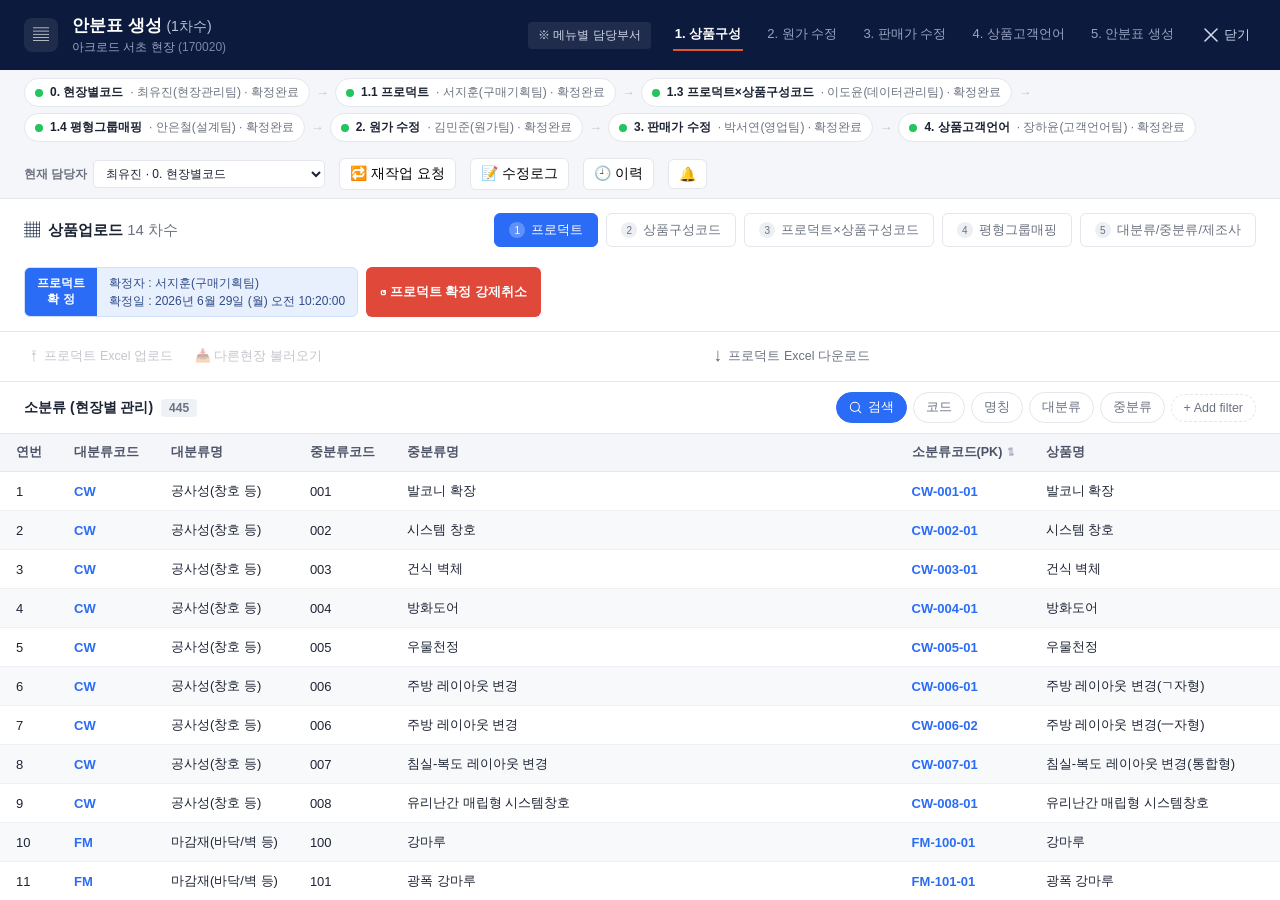
==== commit d98f0511: "Replace 신규체계 product code data with the real Product 마스터 v7 file DS_PRODUCT_MAJORS_NEW/DS_PRODUCT_MI" ====
--- a/index.html
+++ b/index.html
@@ -68,7 +68,7 @@
           <div class="filterbar">
             <div class="filterbar-left">
               <span class="section-label">소분류 (현장별 관리)</span>
-              <span class="count-badge" id="rowCount">452</span>
+              <span class="count-badge" id="rowCount">445</span>
             </div>
             <div class="filterbar-right">
               <button class="filter-chip active" id="searchToggle">
@@ -105,7 +105,7 @@
       </section>
 
       <!-- Panel 2: 상품구성코드 (상품은 직접 입력하는 텍스트 데이터, 프로덕트는 1.1의 소분류(PK) 마스터
-           데이터. 상품 1개에 프로덕트 여러 개를 매핑할 수 있어, 452개 중에서 검색해 고르는
+           데이터. 상품 1개에 프로덕트 여러 개를 매핑할 수 있어, 445개 중에서 검색해 고르는
            방식으로 매핑해야 코드를 잘못 입력하는 실수가 없다) -->
       <section class="tab-panel" id="panel-sku">
         <div class="cha-layout">
@@ -691,7 +691,7 @@
       </div>
     </div>
 
-    <!-- 1.2 상품구성코드 : 프로덕트 매핑 모달(452개 소분류 마스터에서 검색해서 선택) -->
+    <!-- 1.2 상품구성코드 : 프로덕트 매핑 모달(445개 소분류 마스터에서 검색해서 선택) -->
     <div class="cmodal-backdrop" id="skuProductModal" hidden>
       <div class="send-modal">
         <div class="cmodal-header">🔗 프로덕트 매핑 <span id="skuProductModalSkuLabel"></span> <button class="cmodal-close" id="skuProductModalClose" type="button">✕</button></div>
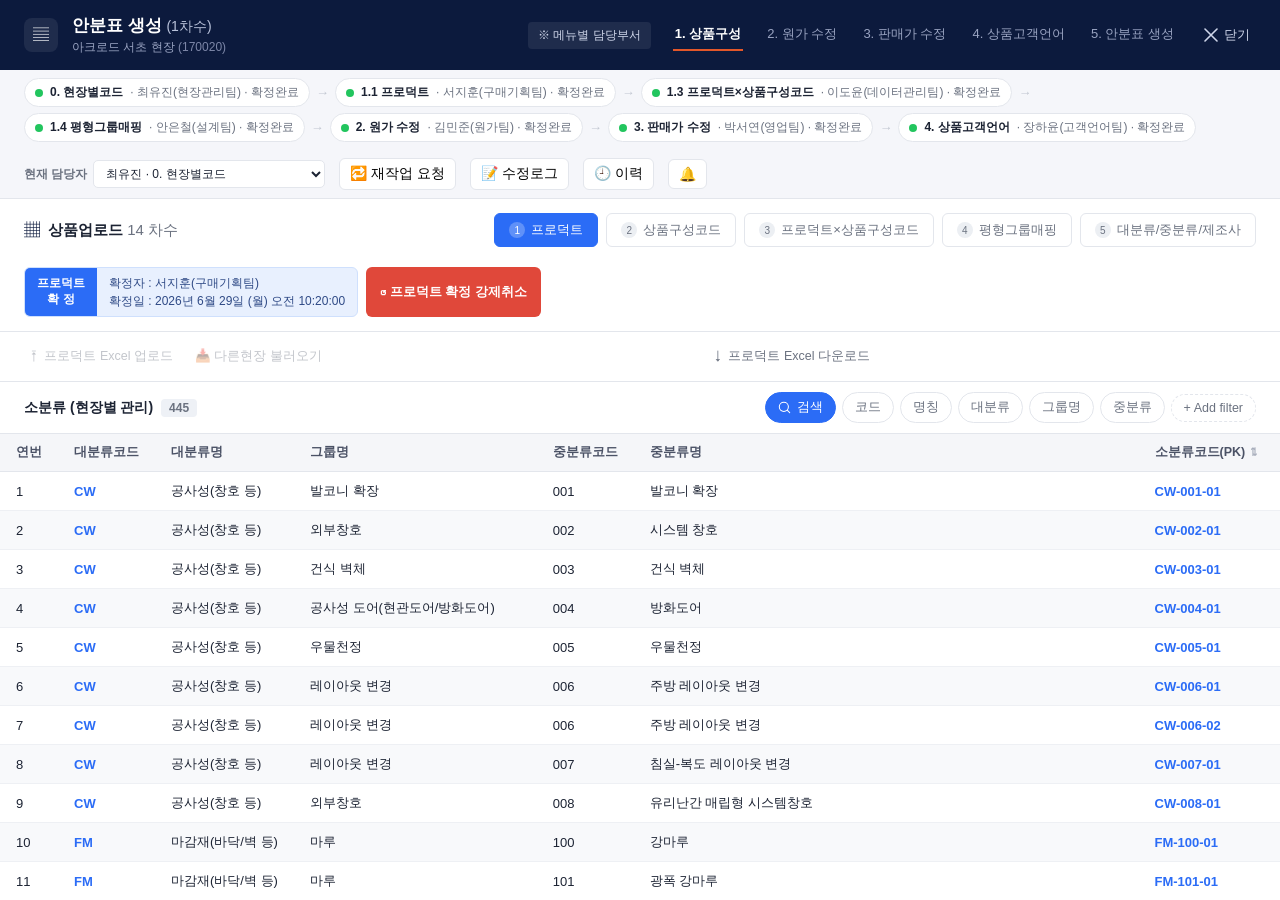
==== commit 7c94fb81: "Add 그룹명 as a real hierarchy level (대분류 → 그룹명 → 중분류 → 소분류) Previously groupName was only carried as a" ====
--- a/index.html
+++ b/index.html
@@ -78,6 +78,7 @@
               <button class="filter-chip">코드</button>
               <button class="filter-chip">명칭</button>
               <button class="filter-chip">대분류</button>
+              <button class="filter-chip">그룹명</button>
               <button class="filter-chip">중분류</button>
               <button class="filter-chip add-filter">+ Add filter</button>
             </div>
@@ -92,6 +93,7 @@
                   <th>연번</th>
                   <th>대분류코드</th>
                   <th>대분류명</th>
+                  <th>그룹명</th>
                   <th>중분류코드</th>
                   <th>중분류명</th>
                   <th class="sortable">소분류코드(PK) <span class="sort-icon">⇅</span></th>
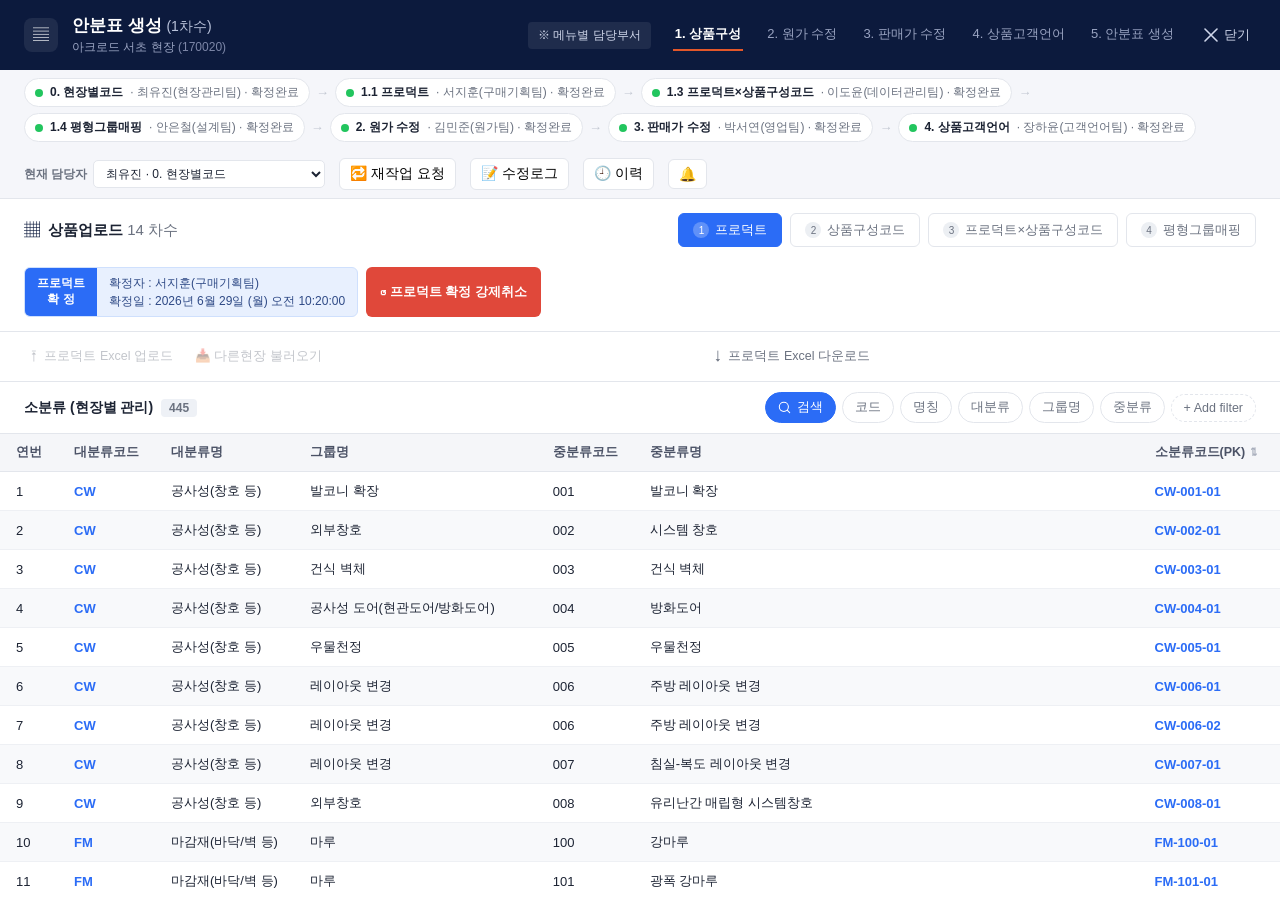
==== commit 0279a406: "Rework 전사공통코드/현장별코드 standards and remove 1.5 대분류/중분류/제조사 tab 전사공통코드: - Remove 평형/평형옵션/선택형 평면 as stan" ====
--- a/index.html
+++ b/index.html
@@ -46,7 +46,6 @@
           <button class="step-tab" data-tab="sku"><span class="num">2</span>상품구성코드</button>
           <button class="step-tab" data-tab="mapping"><span class="num">3</span>프로덕트×상품구성코드</button>
           <button class="step-tab" data-tab="area"><span class="num">4</span>평형그룹매핑</button>
-          <button class="step-tab" data-tab="category"><span class="num">5</span>대분류/중분류/제조사</button>
         </div>
         <div class="stage-box" id="stage14Box"></div>
       </div>
@@ -129,7 +128,6 @@
                 <button class="filter-chip">스타일명</button>
                 <button class="filter-chip">매핑된 프로덕트</button>
                 <button class="filter-chip">항목명</button>
-                <button class="filter-chip">항목명(고객용)</button>
                 <button class="filter-chip add-filter">+ Add filter</button>
               </div>
             </div>
@@ -145,7 +143,6 @@
                     <th>현장본사구분</th>
                     <th>매핑된 프로덕트 (대분류/중분류/제조사는 여기서 자동으로 정해짐)</th>
                     <th>항목명</th>
-                    <th>항목명 (고객용)</th>
                   </tr>
                 </thead>
                 <tbody id="skuTableBody"></tbody>
@@ -381,42 +378,6 @@
         </div>
       </section>
 
-      <!-- Panel 5: 대분류/중분류/제조사 -->
-      <section class="tab-panel" id="panel-category">
-        <div class="cat-layout">
-          <aside class="cat-sidebar">
-            <div class="cat-sidebar-title">분양수금 공통 코드 동기화<br/><span>최신</span></div>
-            <div class="cat-source-card">
-              <div class="cat-source-name">📄 [PRD D-Sel] 별매... <span class="muted">5 hours ago</span> ⋯</div>
-              <table class="mini-table">
-                <thead><tr><th>SOURCE NAME</th><th>LAST UPDATED</th></tr></thead>
-                <tbody><tr><td>🗂 분양수금 공통코드</td><td>5 hours ago</td></tr></tbody>
-              </table>
-            </div>
-          </aside>
-          <div class="cat-col">
-            <h3>대분류</h3>
-            <table class="mini-table">
-              <thead><tr><th>이름</th><th>코드 <span class="sort-icon">⇅</span></th></tr></thead>
-              <tbody id="majorCatBody"></tbody>
-            </table>
-          </div>
-          <div class="cat-col">
-            <h3>중분류</h3>
-            <table class="mini-table">
-              <thead><tr><th>대분류</th><th>이름</th><th>코드 <span class="sort-icon">⇅</span></th></tr></thead>
-              <tbody id="midCatBody"></tbody>
-            </table>
-          </div>
-          <div class="cat-col">
-            <h3>제조사</h3>
-            <table class="mini-table">
-              <thead><tr><th>이름</th><th>코드 <span class="sort-icon">⇅</span></th></tr></thead>
-              <tbody id="makerBody"></tbody>
-            </table>
-          </div>
-        </div>
-      </section>
     </section>
 
     <!-- ============ STEP 2: 원가 수정 ============ -->
@@ -458,7 +419,6 @@
                 <th>항목명</th>
                 <th>항목명 (고객용)</th>
                 <th>세부사항</th>
-                <th>세부사항 (고객용)</th>
               </tr>
             </thead>
             <tbody id="costTableBody"></tbody>
@@ -490,7 +450,6 @@
             <button class="filter-chip">평형명</button>
             <button class="filter-chip">상품코드</button>
             <button class="filter-chip">항목명</button>
-            <button class="filter-chip">항목명 (고객용)</button>
             <button class="filter-chip add-filter">+ Add filter</button>
           </div>
         </div>
@@ -509,10 +468,6 @@
                 <th class="sortable">공간코드 <span class="sort-icon">⇅</span></th>
                 <th>세부사항 구성코드</th>
                 <th>항목명</th>
-                <th>항목명 (고객용)</th>
-                <th>상품 대분류명</th>
-                <th>상품 중분류명</th>
-                <th>상품 제조사명</th>
                 <th>해당품목원가</th>
               </tr>
             </thead>
@@ -532,14 +487,17 @@
           <button class="toolbar-btn">⭣ 고객언어 Excel 양식 다운로드</button>
           <button class="toolbar-btn">⭱ 고객언어 Excel 업로드</button>
           <button class="toolbar-btn">↕1 순번정렬</button>
+          <button class="toolbar-btn" id="majorMidMakerMapBtn">🔗 대분류/중분류/제조사 상품 맵핑</button>
+          <button class="toolbar-btn" id="itemCustomerBulkBtn">✎ 항목명(고객용) · 별매품 단계 입력</button>
+          <button class="toolbar-btn" id="detailCustomerBulkBtn">✎ 세부사항(고객용) 입력</button>
         </div>
         <button class="toolbar-btn" id="sortOrderBtn">🗂 대분류 · 중분류 · 제조사 조회/편집</button>
         <div class="toolbar-right" id="stage3Box"></div>
       </div>
       <div class="info-box">
         1.「순번」,「항목명(고객용)」,「세부사항(고객용)」,「비고」를 수정할 수 있어요.<br/>
-        2. 상품 대분류명 · 상품 중분류명 · 상품 제조사명은 분양수금 시스템에 이미 등록된 코드/명칭과 일치해야 하며, 일치하지 않는 값을 입력하면 업로드 시 오류가 발생합니다.<br/>
-        3. 항목명(고객용) · 세부사항(고객용)은 분양수금 시스템에 데이터가 없는 항목으로, 입력한 값 그대로 저장됩니다.<br/>
+        2. 상품 대분류명 · 상품 중분류명 · 상품 제조사명은 상단 「🔗 대분류/중분류/제조사 상품 맵핑」 버튼으로 1.2 상품구성코드 리스트를 띄워 매핑 후 "적용"해야 채워집니다.<br/>
+        3. 항목명(고객용)은 상단 「✎ 항목명(고객용) 입력」, 세부사항(고객용)은 「✎ 세부사항(고객용) 입력」 버튼으로 각각 1.2 상품 리스트 · 1.1 프로덕트 리스트를 띄워 입력 후 "적용"하면 현재까지 생성된 평형별 상품 정보에 자동 반영됩니다(엑셀 업로드 방식).<br/>
         4. 별매품 단계(1/2/3)는 엑셀 업로드 또는 아래 「선택 항목 수정」으로 설정하며, 5.안분표 생성의 같은 상품코드 행에도 그대로 반영됩니다.<br/>
         5. 이곳에서 설정한 "고객용" 데이터는 안분표를 생성/재생성 하여야 안분표에 반영됩니다.
       </div>
@@ -588,7 +546,7 @@
           </table>
         </div>
         <div class="floating-action">
-          <button class="primary-btn stage3-editable-control" id="langEditBtn">✎ 선택 항목 수정 (대분류/중분류/제조사명 · 별매품 단계 · 항목명(고객용) · 세부사항(고객용))</button>
+          <button class="primary-btn stage3-editable-control" id="langEditBtn">✎ 선택 항목 수정 (별매품 단계 · 항목명(고객용) · 세부사항(고객용))</button>
         </div>
       </div>
     </section>
@@ -718,6 +676,31 @@
       </div>
     </div>
 
+    <!-- 4.상품고객언어 : 대분류/중분류/제조사 상품 맵핑 (1.2 상품구성코드 리스트 기준, 엑셀 업로드 방식) -->
+    <div class="cmodal-backdrop" id="majorMidMakerMapModal" hidden>
+      <div class="send-modal bulk-map-modal">
+        <div class="cmodal-header">🔗 대분류/중분류/제조사 상품 맵핑 (1.2 상품구성코드 리스트) <button class="cmodal-close" id="majorMidMakerMapModalClose" type="button">✕</button></div>
+        <div class="cmodal-body" id="majorMidMakerMapModalBody"></div>
+      </div>
+    </div>
+
+    <!-- 4.상품고객언어 : 항목명(고객용) 입력 (1.2 상품구성코드 리스트 기준, 엑셀 업로드 방식) -->
+    <div class="cmodal-backdrop" id="itemCustomerBulkModal" hidden>
+      <div class="send-modal bulk-map-modal">
+        <div class="cmodal-header">✎ 항목명(고객용) · 별매품 단계 입력 (1.2 상품구성코드 리스트) <button class="cmodal-close" id="itemCustomerBulkModalClose" type="button">✕</button></div>
+        <div class="cmodal-body" id="itemCustomerBulkModalBody"></div>
+      </div>
+    </div>
+
+    <!-- 4.상품고객언어 : 세부사항(고객용) 입력 — 세부사항은 1.1에서 설정된 "상품명"들을 +로 이어붙인 것이라
+         상품명(고객용)은 1.1 프로덕트 리스트 기준으로 입력한다(엑셀 업로드 방식). -->
+    <div class="cmodal-backdrop" id="detailCustomerBulkModal" hidden>
+      <div class="send-modal bulk-map-modal">
+        <div class="cmodal-header">✎ 세부사항(고객용) 입력 — 상품명(고객용) (1.1 프로덕트 리스트) <button class="cmodal-close" id="detailCustomerBulkModalClose" type="button">✕</button></div>
+        <div class="cmodal-body" id="detailCustomerBulkModalBody"></div>
+      </div>
+    </div>
+
     <!-- 5. 안분표 생성 : 패키지 만들기 (현재안 - 평형 1개씩) -->
     <div class="cmodal-backdrop" id="packageModal" hidden>
       <div class="send-modal pkg-modal">
--- a/styles.css
+++ b/styles.css
@@ -1391,8 +1391,11 @@
 }
 .sku-product-result:last-child { border-bottom: none; }
 .sku-product-result:hover { background: #f5f8ff; }
+.sku-product-result.selected { background: var(--blue-light); }
+.sku-product-result.selected:hover { background: var(--blue-light); }
 .sku-product-result-name { flex: 1; color: var(--text-main); }
 .sku-product-result-cat { color: var(--text-sub); font-size: 11px; white-space: nowrap; }
+.sku-product-result-check { color: var(--blue); font-size: 11px; font-weight: 700; white-space: nowrap; }
 .sku-product-results-hint { padding: 20px 14px; text-align: center; color: var(--text-sub); font-size: 12px; }
 .lang-edit-field { display: flex; flex-direction: column; gap: 4px; margin-bottom: 14px; }
 .lang-edit-field label { font-size: 12px; font-weight: 700; color: var(--text-main); }
@@ -1415,6 +1418,57 @@
   font-size: 12.5px;
 }
 .lang-edit-actions { display: flex; justify-content: flex-end; gap: 8px; margin-top: 6px; }
+
+/* 4.상품고객언어 대량 입력 도구 3종 (대분류/중분류/제조사 맵핑, 항목명(고객용), 세부사항(고객용)) */
+#majorMidMakerMapModal .send-modal, #itemCustomerBulkModal .send-modal, #detailCustomerBulkModal .send-modal { width: 820px; }
+.bulk-map-toolbar { display: flex; align-items: center; gap: 8px; margin-bottom: 12px; }
+.bulk-map-toolbar .sku-product-search-input { flex: 1; margin-left: 8px; }
+.bulk-map-table-wrap { max-height: 420px; overflow-y: auto; border: 1px solid var(--border); border-radius: 8px; margin-bottom: 14px; }
+.bulk-map-table { width: 100%; border-collapse: collapse; font-size: 12.5px; }
+.bulk-map-table thead th {
+  position: sticky;
+  top: 0;
+  background: #eef0f4;
+  padding: 8px 10px;
+  font-size: 11px;
+  text-align: left;
+  border-bottom: 1px solid var(--border);
+}
+.bulk-map-table tbody td { padding: 6px 10px; border-bottom: 1px solid #f0f1f4; }
+.bulk-map-table tbody tr:last-child td { border-bottom: none; }
+.bulk-map-input {
+  width: 100%;
+  box-sizing: border-box;
+  border: 1px solid var(--border);
+  border-radius: 5px;
+  padding: 6px 8px;
+  font-size: 12px;
+}
+.bulk-map-input:focus { border-color: var(--blue); outline: none; }
+.bulk-map-hint { padding: 10px 4px; text-align: center; color: var(--text-sub); font-size: 11.5px; }
+.bulk-check-col { width: 30px; text-align: center; }
+.bulk-selected-row {
+  display: flex;
+  align-items: center;
+  gap: 8px;
+  margin-bottom: 14px;
+  padding: 10px 12px;
+  background: #f5f7fb;
+  border: 1px solid var(--border);
+  border-radius: 8px;
+}
+.bulk-selected-row .bulk-map-input { flex: 1; }
+.bulk-selected-row .toolbar-btn { white-space: nowrap; color: var(--blue); border-color: #cfe0fd; }
+.bulk-tier-select {
+  box-sizing: border-box;
+  border: 1px solid var(--border);
+  border-radius: 5px;
+  padding: 6px 8px;
+  font-size: 12px;
+  background: #fff;
+}
+.bulk-tier-select:focus { border-color: var(--blue); outline: none; }
+.bulk-selected-row .bulk-tier-select { flex: 0 0 auto; white-space: nowrap; }
 
 .sort-order-columns { display: flex; gap: 14px; }
 .sort-order-col { flex: 1; min-width: 0; }
